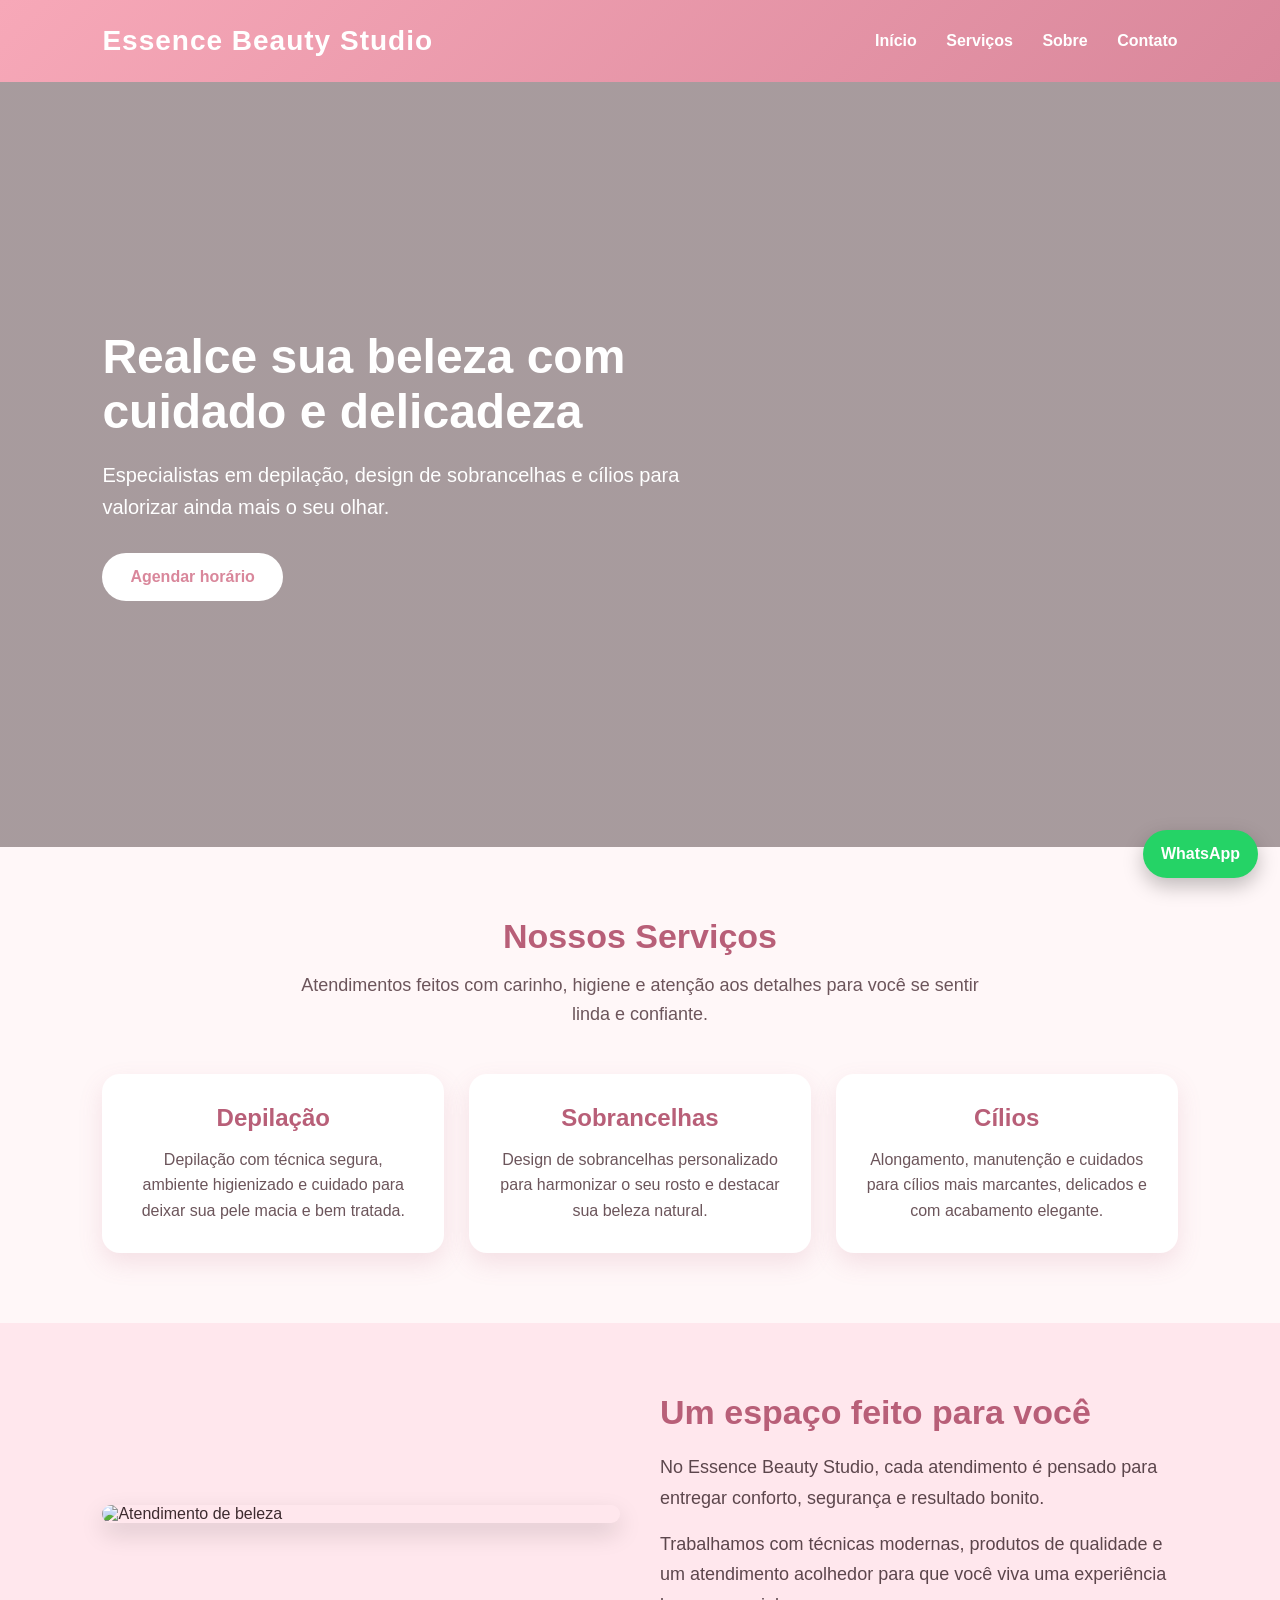
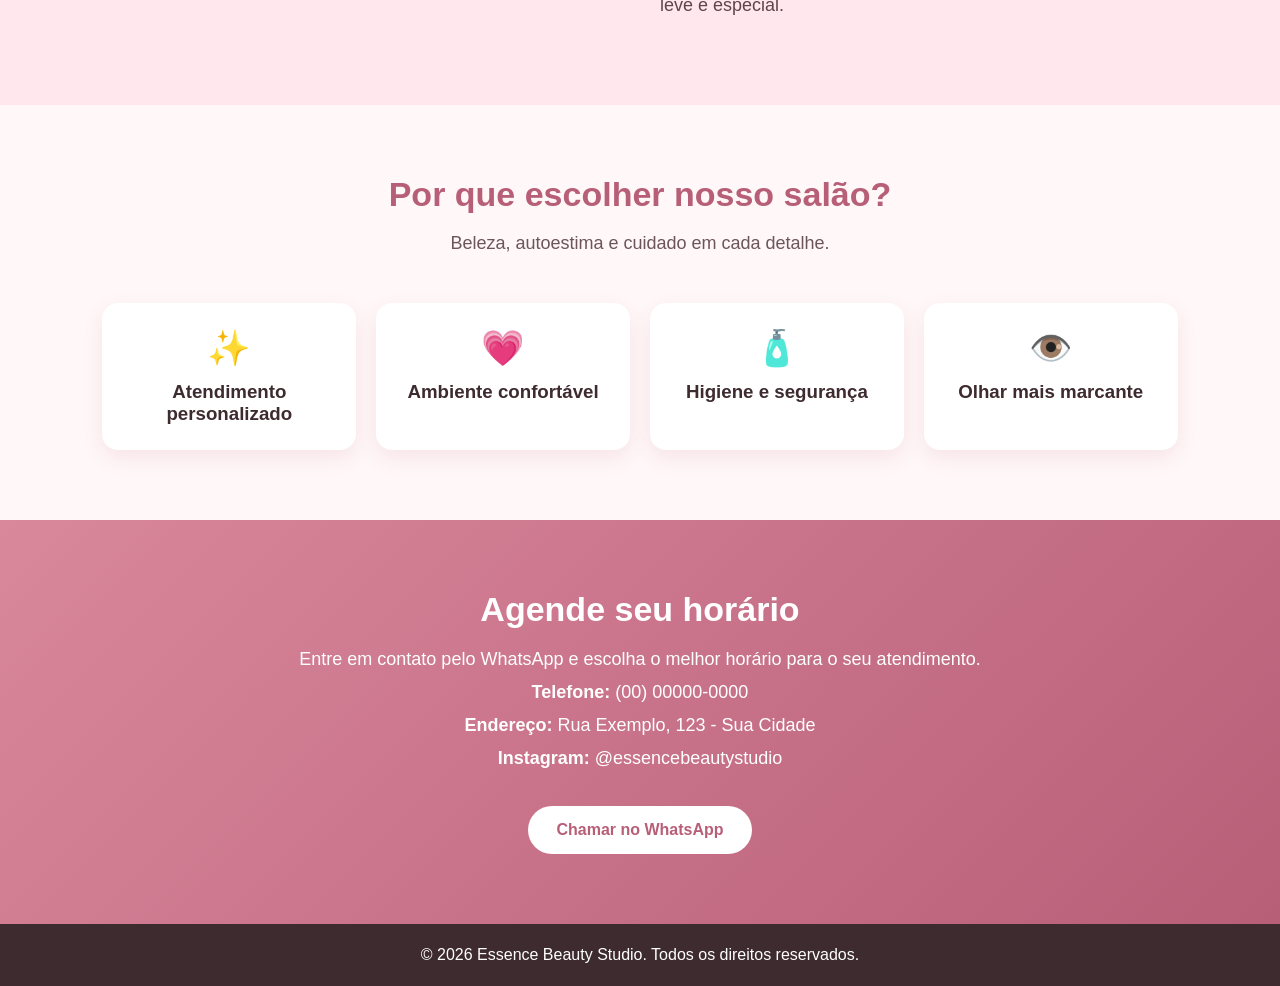
==== index.html @ fcf5d451 "Rename index to index.html" ====
<!DOCTYPE html>
<html lang="pt-BR">
<head>
    <meta charset="UTF-8">
    <meta name="viewport" content="width=device-width, initial-scale=1.0">
    <title>Essence Beauty Studio</title>

    <style>
        * {
            margin: 0;
            padding: 0;
            box-sizing: border-box;
        }

        body {
            font-family: Arial, Helvetica, sans-serif;
            background-color: #fff7f8;
            color: #3d2b2f;
        }

        header {
            background: linear-gradient(135deg, #f7a8b8, #d9879b);
            color: white;
            padding: 25px 8%;
            display: flex;
            justify-content: space-between;
            align-items: center;
            flex-wrap: wrap;
        }

        header h1 {
            font-size: 28px;
            letter-spacing: 1px;
        }

        nav a {
            color: white;
            text-decoration: none;
            margin-left: 25px;
            font-weight: bold;
        }

        nav a:hover {
            text-decoration: underline;
        }

        .hero {
            min-height: 85vh;
            background: linear-gradient(rgba(61, 43, 47, 0.45), rgba(61, 43, 47, 0.45)),
                        url("https://images.unsplash.com/photo-1516975080664-ed2fc6a32937?auto=format&fit=crop&w=1400&q=80");
            background-size: cover;
            background-position: center;
            display: flex;
            align-items: center;
            padding: 0 8%;
            color: white;
        }

        .hero-content {
            max-width: 650px;
        }

        .hero h2 {
            font-size: 48px;
            margin-bottom: 20px;
        }

        .hero p {
            font-size: 20px;
            line-height: 1.6;
            margin-bottom: 30px;
        }

        .btn {
            display: inline-block;
            background-color: #ffffff;
            color: #d9879b;
            padding: 15px 28px;
            border-radius: 30px;
            text-decoration: none;
            font-weight: bold;
            transition: 0.3s;
        }

        .btn:hover {
            background-color: #f7dce3;
            transform: scale(1.05);
        }

        section {
            padding: 70px 8%;
        }

        .section-title {
            text-align: center;
            font-size: 34px;
            margin-bottom: 15px;
            color: #b85f78;
        }

        .section-subtitle {
            text-align: center;
            max-width: 700px;
            margin: 0 auto 45px;
            font-size: 18px;
            color: #6c555b;
            line-height: 1.6;
        }

        .services {
            display: grid;
            grid-template-columns: repeat(auto-fit, minmax(250px, 1fr));
            gap: 25px;
        }

        .card {
            background-color: white;
            padding: 30px;
            border-radius: 18px;
            box-shadow: 0 10px 25px rgba(184, 95, 120, 0.15);
            text-align: center;
            transition: 0.3s;
        }

        .card:hover {
            transform: translateY(-8px);
        }

        .card h3 {
            color: #b85f78;
            margin-bottom: 15px;
            font-size: 24px;
        }

        .card p {
            color: #6c555b;
            line-height: 1.6;
        }

        .about {
            background-color: #ffe7ed;
            display: grid;
            grid-template-columns: repeat(auto-fit, minmax(280px, 1fr));
            align-items: center;
            gap: 40px;
        }

        .about img {
            width: 100%;
            border-radius: 20px;
            box-shadow: 0 10px 25px rgba(0, 0, 0, 0.15);
        }

        .about-text h2 {
            font-size: 34px;
            color: #b85f78;
            margin-bottom: 20px;
        }

        .about-text p {
            font-size: 18px;
            line-height: 1.7;
            color: #5c464c;
            margin-bottom: 15px;
        }

        .benefits {
            display: grid;
            grid-template-columns: repeat(auto-fit, minmax(220px, 1fr));
            gap: 20px;
            text-align: center;
        }

        .benefit {
            background-color: white;
            border-radius: 16px;
            padding: 25px;
            box-shadow: 0 8px 20px rgba(184, 95, 120, 0.12);
        }

        .benefit span {
            font-size: 35px;
            display: block;
            margin-bottom: 12px;
        }

        .contact {
            background: linear-gradient(135deg, #d9879b, #b85f78);
            color: white;
            text-align: center;
        }

        .contact h2 {
            font-size: 34px;
            margin-bottom: 20px;
        }

        .contact p {
            font-size: 18px;
            margin-bottom: 12px;
        }

        .contact .btn {
            margin-top: 25px;
            color: #b85f78;
        }

        footer {
            background-color: #3d2b2f;
            color: white;
            text-align: center;
            padding: 22px;
        }

        .whatsapp-fixed {
            position: fixed;
            right: 22px;
            bottom: 22px;
            background-color: #25d366;
            color: white;
            padding: 15px 18px;
            border-radius: 50px;
            text-decoration: none;
            font-weight: bold;
            box-shadow: 0 8px 20px rgba(0, 0, 0, 0.25);
            z-index: 10;
        }

        @media (max-width: 768px) {
            header {
                text-align: center;
                justify-content: center;
            }

            nav {
                margin-top: 18px;
            }

            nav a {
                display: inline-block;
                margin: 8px 10px;
            }

            .hero h2 {
                font-size: 36px;
            }

            .hero p {
                font-size: 18px;
            }
        }
    </style>
</head>
<body>

    <header>
        <h1>Essence Beauty Studio</h1>
        <nav>
            <a href="#inicio">Início</a>
            <a href="#servicos">Serviços</a>
            <a href="#sobre">Sobre</a>
            <a href="#contato">Contato</a>
        </nav>
    </header>

    <section class="hero" id="inicio">
        <div class="hero-content">
            <h2>Realce sua beleza com cuidado e delicadeza</h2>
            <p>Especialistas em depilação, design de sobrancelhas e cílios para valorizar ainda mais o seu olhar.</p>
            <a class="btn" href="https://wa.me/5500000000000" target="_blank">Agendar horário</a>
        </div>
    </section>

    <section id="servicos">
        <h2 class="section-title">Nossos Serviços</h2>
        <p class="section-subtitle">Atendimentos feitos com carinho, higiene e atenção aos detalhes para você se sentir linda e confiante.</p>

        <div class="services">
            <div class="card">
                <h3>Depilação</h3>
                <p>Depilação com técnica segura, ambiente higienizado e cuidado para deixar sua pele macia e bem tratada.</p>
            </div>

            <div class="card">
                <h3>Sobrancelhas</h3>
                <p>Design de sobrancelhas personalizado para harmonizar o seu rosto e destacar sua beleza natural.</p>
            </div>

            <div class="card">
                <h3>Cílios</h3>
                <p>Alongamento, manutenção e cuidados para cílios mais marcantes, delicados e com acabamento elegante.</p>
            </div>
        </div>
    </section>

    <section class="about" id="sobre">
        <img src="https://images.unsplash.com/photo-1595475884562-073c30d45670?auto=format&fit=crop&w=900&q=80" alt="Atendimento de beleza">

        <div class="about-text">
            <h2>Um espaço feito para você</h2>
            <p>No Essence Beauty Studio, cada atendimento é pensado para entregar conforto, segurança e resultado bonito.</p>
            <p>Trabalhamos com técnicas modernas, produtos de qualidade e um atendimento acolhedor para que você viva uma experiência leve e especial.</p>
        </div>
    </section>

    <section>
        <h2 class="section-title">Por que escolher nosso salão?</h2>
        <p class="section-subtitle">Beleza, autoestima e cuidado em cada detalhe.</p>

        <div class="benefits">
            <div class="benefit">
                <span>✨</span>
                <h3>Atendimento personalizado</h3>
            </div>

            <div class="benefit">
                <span>💗</span>
                <h3>Ambiente confortável</h3>
            </div>

            <div class="benefit">
                <span>🧴</span>
                <h3>Higiene e segurança</h3>
            </div>

            <div class="benefit">
                <span>👁️</span>
                <h3>Olhar mais marcante</h3>
            </div>
        </div>
    </section>

    <section class="contact" id="contato">
        <h2>Agende seu horário</h2>
        <p>Entre em contato pelo WhatsApp e escolha o melhor horário para o seu atendimento.</p>
        <p><strong>Telefone:</strong> (00) 00000-0000</p>
        <p><strong>Endereço:</strong> Rua Exemplo, 123 - Sua Cidade</p>
        <p><strong>Instagram:</strong> @essencebeautystudio</p>
        <a class="btn" href="https://wa.me/5500000000000" target="_blank">Chamar no WhatsApp</a>
    </section>

    <footer>
        <p>© 2026 Essence Beauty Studio. Todos os direitos reservados.</p>
    </footer>

    <a class="whatsapp-fixed" href="https://wa.me/5500000000000" target="_blank">WhatsApp</a>

</body>
</html>
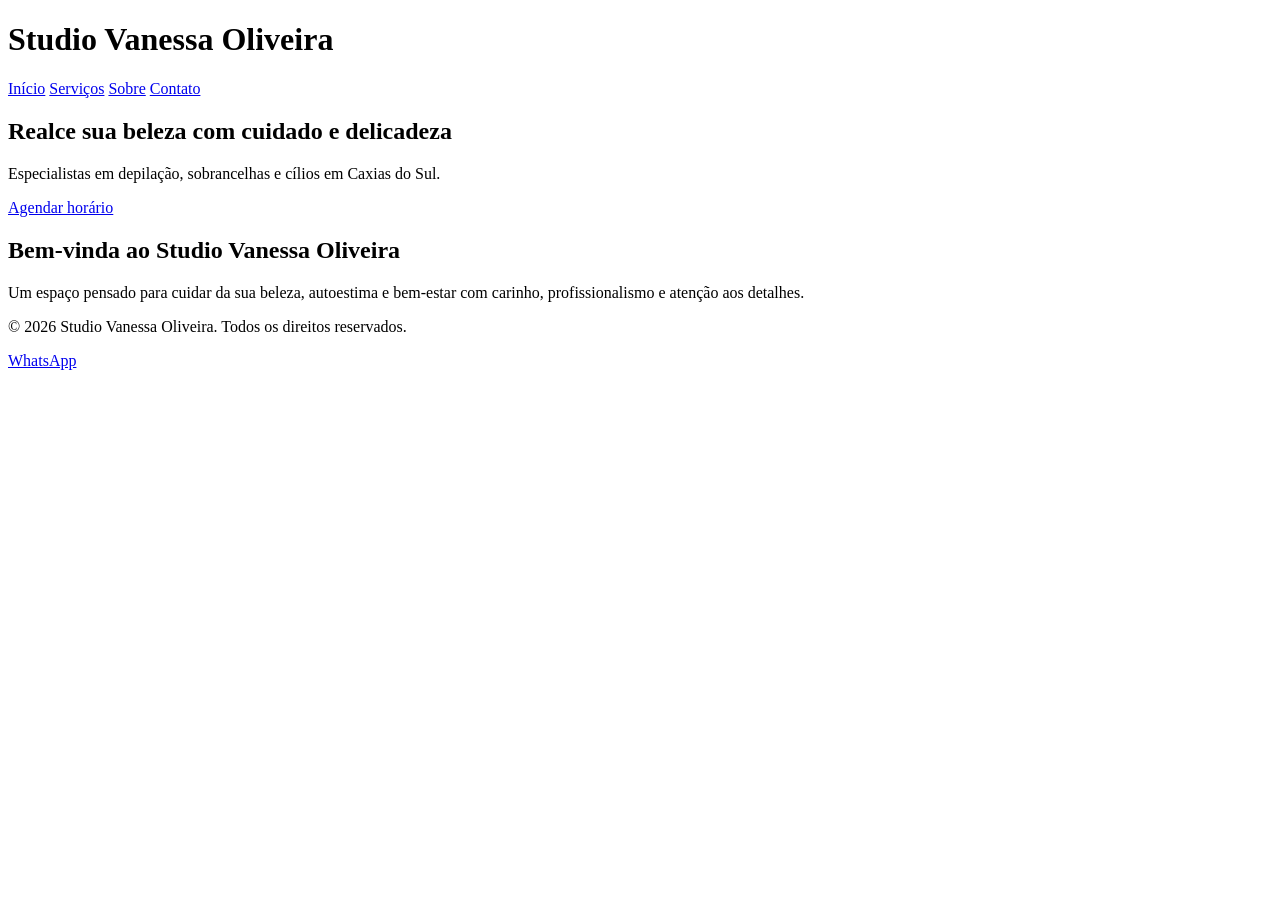
==== commit b3220749: "Update index.html" ====
--- a/index.html
+++ b/index.html
@@ -3,347 +3,42 @@
 <head>
     <meta charset="UTF-8">
     <meta name="viewport" content="width=device-width, initial-scale=1.0">
-    <title>Essence Beauty Studio</title>
-
-    <style>
-        * {
-            margin: 0;
-            padding: 0;
-            box-sizing: border-box;
-        }
-
-        body {
-            font-family: Arial, Helvetica, sans-serif;
-            background-color: #fff7f8;
-            color: #3d2b2f;
-        }
-
-        header {
-            background: linear-gradient(135deg, #f7a8b8, #d9879b);
-            color: white;
-            padding: 25px 8%;
-            display: flex;
-            justify-content: space-between;
-            align-items: center;
-            flex-wrap: wrap;
-        }
-
-        header h1 {
-            font-size: 28px;
-            letter-spacing: 1px;
-        }
-
-        nav a {
-            color: white;
-            text-decoration: none;
-            margin-left: 25px;
-            font-weight: bold;
-        }
-
-        nav a:hover {
-            text-decoration: underline;
-        }
-
-        .hero {
-            min-height: 85vh;
-            background: linear-gradient(rgba(61, 43, 47, 0.45), rgba(61, 43, 47, 0.45)),
-                        url("https://images.unsplash.com/photo-1516975080664-ed2fc6a32937?auto=format&fit=crop&w=1400&q=80");
-            background-size: cover;
-            background-position: center;
-            display: flex;
-            align-items: center;
-            padding: 0 8%;
-            color: white;
-        }
-
-        .hero-content {
-            max-width: 650px;
-        }
-
-        .hero h2 {
-            font-size: 48px;
-            margin-bottom: 20px;
-        }
-
-        .hero p {
-            font-size: 20px;
-            line-height: 1.6;
-            margin-bottom: 30px;
-        }
-
-        .btn {
-            display: inline-block;
-            background-color: #ffffff;
-            color: #d9879b;
-            padding: 15px 28px;
-            border-radius: 30px;
-            text-decoration: none;
-            font-weight: bold;
-            transition: 0.3s;
-        }
-
-        .btn:hover {
-            background-color: #f7dce3;
-            transform: scale(1.05);
-        }
-
-        section {
-            padding: 70px 8%;
-        }
-
-        .section-title {
-            text-align: center;
-            font-size: 34px;
-            margin-bottom: 15px;
-            color: #b85f78;
-        }
-
-        .section-subtitle {
-            text-align: center;
-            max-width: 700px;
-            margin: 0 auto 45px;
-            font-size: 18px;
-            color: #6c555b;
-            line-height: 1.6;
-        }
-
-        .services {
-            display: grid;
-            grid-template-columns: repeat(auto-fit, minmax(250px, 1fr));
-            gap: 25px;
-        }
-
-        .card {
-            background-color: white;
-            padding: 30px;
-            border-radius: 18px;
-            box-shadow: 0 10px 25px rgba(184, 95, 120, 0.15);
-            text-align: center;
-            transition: 0.3s;
-        }
-
-        .card:hover {
-            transform: translateY(-8px);
-        }
-
-        .card h3 {
-            color: #b85f78;
-            margin-bottom: 15px;
-            font-size: 24px;
-        }
-
-        .card p {
-            color: #6c555b;
-            line-height: 1.6;
-        }
-
-        .about {
-            background-color: #ffe7ed;
-            display: grid;
-            grid-template-columns: repeat(auto-fit, minmax(280px, 1fr));
-            align-items: center;
-            gap: 40px;
-        }
-
-        .about img {
-            width: 100%;
-            border-radius: 20px;
-            box-shadow: 0 10px 25px rgba(0, 0, 0, 0.15);
-        }
-
-        .about-text h2 {
-            font-size: 34px;
-            color: #b85f78;
-            margin-bottom: 20px;
-        }
-
-        .about-text p {
-            font-size: 18px;
-            line-height: 1.7;
-            color: #5c464c;
-            margin-bottom: 15px;
-        }
-
-        .benefits {
-            display: grid;
-            grid-template-columns: repeat(auto-fit, minmax(220px, 1fr));
-            gap: 20px;
-            text-align: center;
-        }
-
-        .benefit {
-            background-color: white;
-            border-radius: 16px;
-            padding: 25px;
-            box-shadow: 0 8px 20px rgba(184, 95, 120, 0.12);
-        }
-
-        .benefit span {
-            font-size: 35px;
-            display: block;
-            margin-bottom: 12px;
-        }
-
-        .contact {
-            background: linear-gradient(135deg, #d9879b, #b85f78);
-            color: white;
-            text-align: center;
-        }
-
-        .contact h2 {
-            font-size: 34px;
-            margin-bottom: 20px;
-        }
-
-        .contact p {
-            font-size: 18px;
-            margin-bottom: 12px;
-        }
-
-        .contact .btn {
-            margin-top: 25px;
-            color: #b85f78;
-        }
-
-        footer {
-            background-color: #3d2b2f;
-            color: white;
-            text-align: center;
-            padding: 22px;
-        }
-
-        .whatsapp-fixed {
-            position: fixed;
-            right: 22px;
-            bottom: 22px;
-            background-color: #25d366;
-            color: white;
-            padding: 15px 18px;
-            border-radius: 50px;
-            text-decoration: none;
-            font-weight: bold;
-            box-shadow: 0 8px 20px rgba(0, 0, 0, 0.25);
-            z-index: 10;
-        }
-
-        @media (max-width: 768px) {
-            header {
-                text-align: center;
-                justify-content: center;
-            }
-
-            nav {
-                margin-top: 18px;
-            }
-
-            nav a {
-                display: inline-block;
-                margin: 8px 10px;
-            }
-
-            .hero h2 {
-                font-size: 36px;
-            }
-
-            .hero p {
-                font-size: 18px;
-            }
-        }
-    </style>
+    <title>Studio Vanessa Oliveira</title>
+    <link rel="stylesheet" href="style.css">
 </head>
 <body>
 
-    <header>
-        <h1>Essence Beauty Studio</h1>
-        <nav>
-            <a href="#inicio">Início</a>
-            <a href="#servicos">Serviços</a>
-            <a href="#sobre">Sobre</a>
-            <a href="#contato">Contato</a>
-        </nav>
-    </header>
+<header>
+    <h1>Studio Vanessa Oliveira</h1>
+    <nav>
+        <a href="index.html">Início</a>
+        <a href="servicos.html">Serviços</a>
+        <a href="sobre.html">Sobre</a>
+        <a href="contato.html">Contato</a>
+    </nav>
+</header>
 
-    <section class="hero" id="inicio">
-        <div class="hero-content">
-            <h2>Realce sua beleza com cuidado e delicadeza</h2>
-            <p>Especialistas em depilação, design de sobrancelhas e cílios para valorizar ainda mais o seu olhar.</p>
-            <a class="btn" href="https://wa.me/5500000000000" target="_blank">Agendar horário</a>
-        </div>
-    </section>
+<section class="hero">
+    <div class="hero-content">
+        <h2>Realce sua beleza com cuidado e delicadeza</h2>
+        <p>Especialistas em depilação, sobrancelhas e cílios em Caxias do Sul.</p>
+        <a class="btn" href="contato.html">Agendar horário</a>
+    </div>
+</section>
 
-    <section id="servicos">
-        <h2 class="section-title">Nossos Serviços</h2>
-        <p class="section-subtitle">Atendimentos feitos com carinho, higiene e atenção aos detalhes para você se sentir linda e confiante.</p>
+<section>
+    <h2 class="titulo">Bem-vinda ao Studio Vanessa Oliveira</h2>
+    <p class="texto-centro">
+        Um espaço pensado para cuidar da sua beleza, autoestima e bem-estar com carinho,
+        profissionalismo e atenção aos detalhes.
+    </p>
+</section>
 
-        <div class="services">
-            <div class="card">
-                <h3>Depilação</h3>
-                <p>Depilação com técnica segura, ambiente higienizado e cuidado para deixar sua pele macia e bem tratada.</p>
-            </div>
+<footer>
+    <p>© 2026 Studio Vanessa Oliveira. Todos os direitos reservados.</p>
+</footer>
 
-            <div class="card">
-                <h3>Sobrancelhas</h3>
-                <p>Design de sobrancelhas personalizado para harmonizar o seu rosto e destacar sua beleza natural.</p>
-            </div>
-
-            <div class="card">
-                <h3>Cílios</h3>
-                <p>Alongamento, manutenção e cuidados para cílios mais marcantes, delicados e com acabamento elegante.</p>
-            </div>
-        </div>
-    </section>
-
-    <section class="about" id="sobre">
-        <img src="https://images.unsplash.com/photo-1595475884562-073c30d45670?auto=format&fit=crop&w=900&q=80" alt="Atendimento de beleza">
-
-        <div class="about-text">
-            <h2>Um espaço feito para você</h2>
-            <p>No Essence Beauty Studio, cada atendimento é pensado para entregar conforto, segurança e resultado bonito.</p>
-            <p>Trabalhamos com técnicas modernas, produtos de qualidade e um atendimento acolhedor para que você viva uma experiência leve e especial.</p>
-        </div>
-    </section>
-
-    <section>
-        <h2 class="section-title">Por que escolher nosso salão?</h2>
-        <p class="section-subtitle">Beleza, autoestima e cuidado em cada detalhe.</p>
-
-        <div class="benefits">
-            <div class="benefit">
-                <span>✨</span>
-                <h3>Atendimento personalizado</h3>
-            </div>
-
-            <div class="benefit">
-                <span>💗</span>
-                <h3>Ambiente confortável</h3>
-            </div>
-
-            <div class="benefit">
-                <span>🧴</span>
-                <h3>Higiene e segurança</h3>
-            </div>
-
-            <div class="benefit">
-                <span>👁️</span>
-                <h3>Olhar mais marcante</h3>
-            </div>
-        </div>
-    </section>
-
-    <section class="contact" id="contato">
-        <h2>Agende seu horário</h2>
-        <p>Entre em contato pelo WhatsApp e escolha o melhor horário para o seu atendimento.</p>
-        <p><strong>Telefone:</strong> (00) 00000-0000</p>
-        <p><strong>Endereço:</strong> Rua Exemplo, 123 - Sua Cidade</p>
-        <p><strong>Instagram:</strong> @essencebeautystudio</p>
-        <a class="btn" href="https://wa.me/5500000000000" target="_blank">Chamar no WhatsApp</a>
-    </section>
-
-    <footer>
-        <p>© 2026 Essence Beauty Studio. Todos os direitos reservados.</p>
-    </footer>
-
-    <a class="whatsapp-fixed" href="https://wa.me/5500000000000" target="_blank">WhatsApp</a>
+<a class="whatsapp-fixed" href="https://wa.me/555491461250" target="_blank">WhatsApp</a>
 
 </body>
 </html>
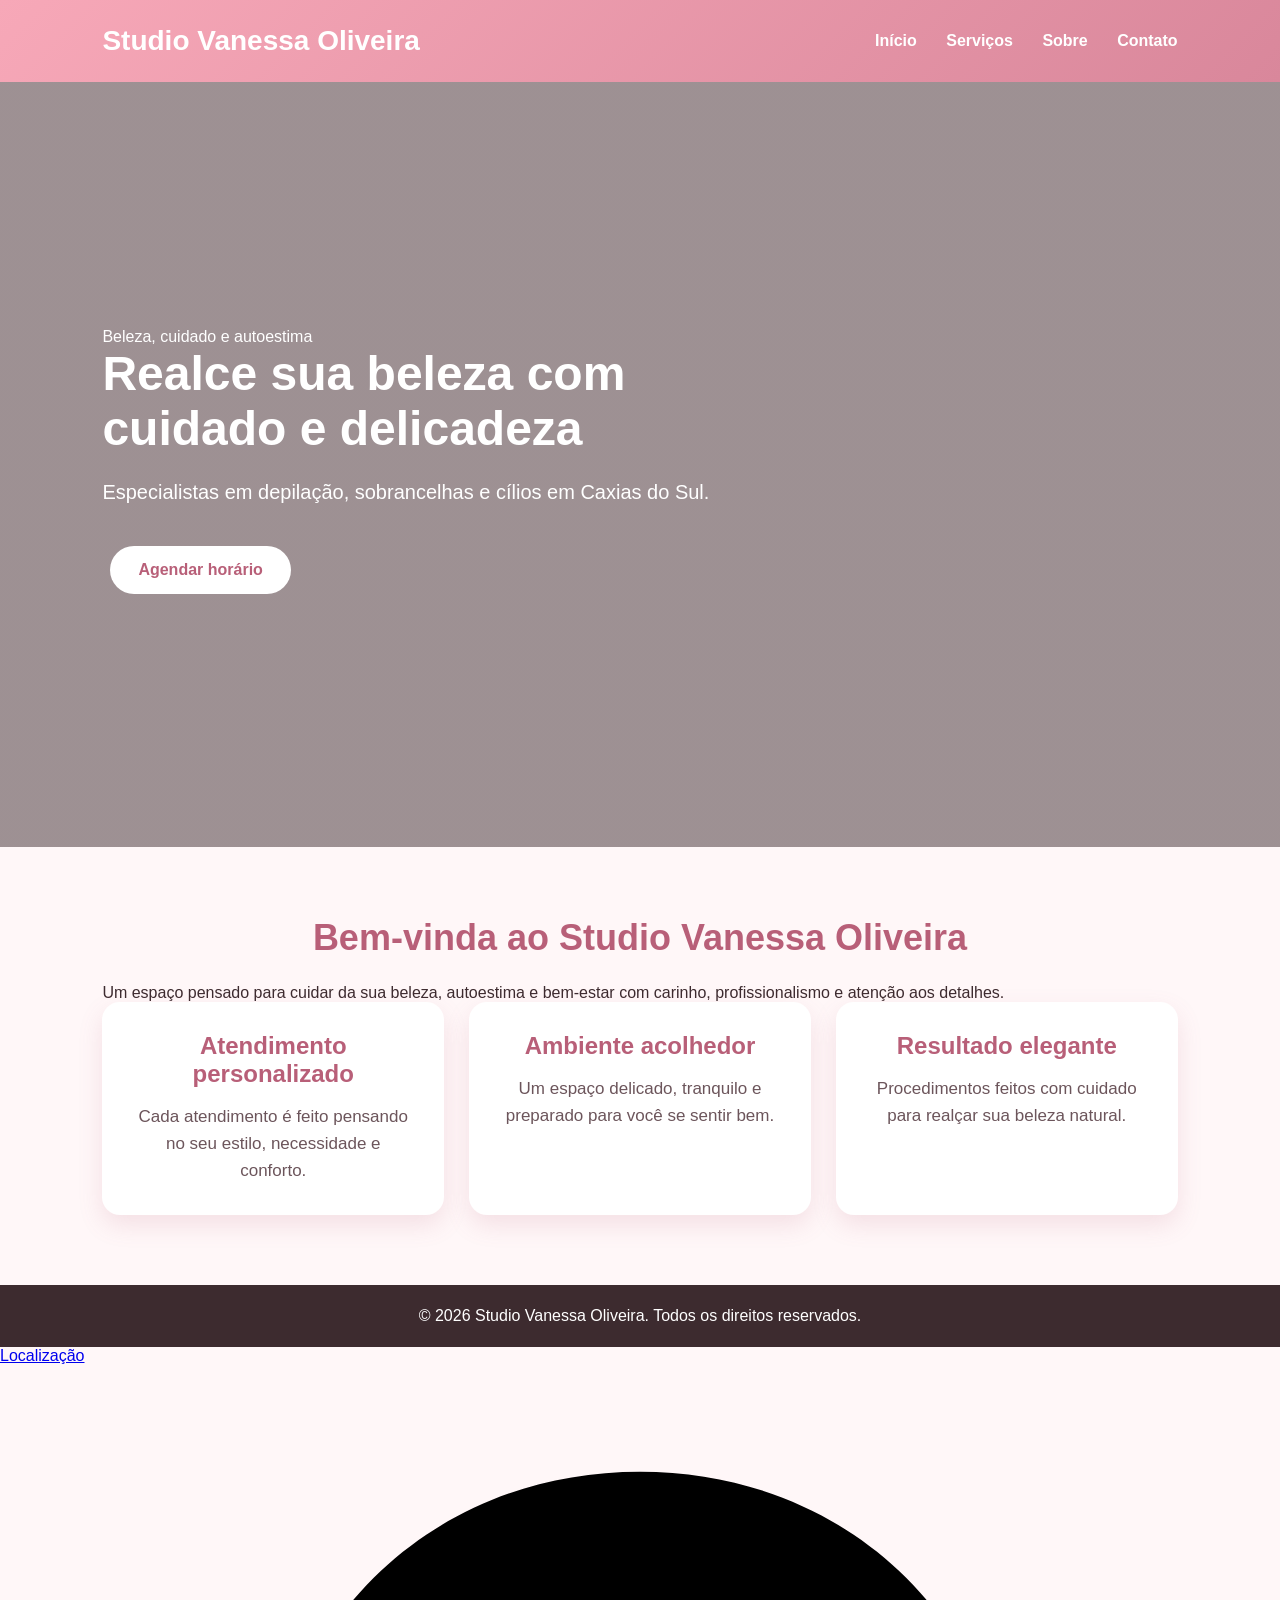
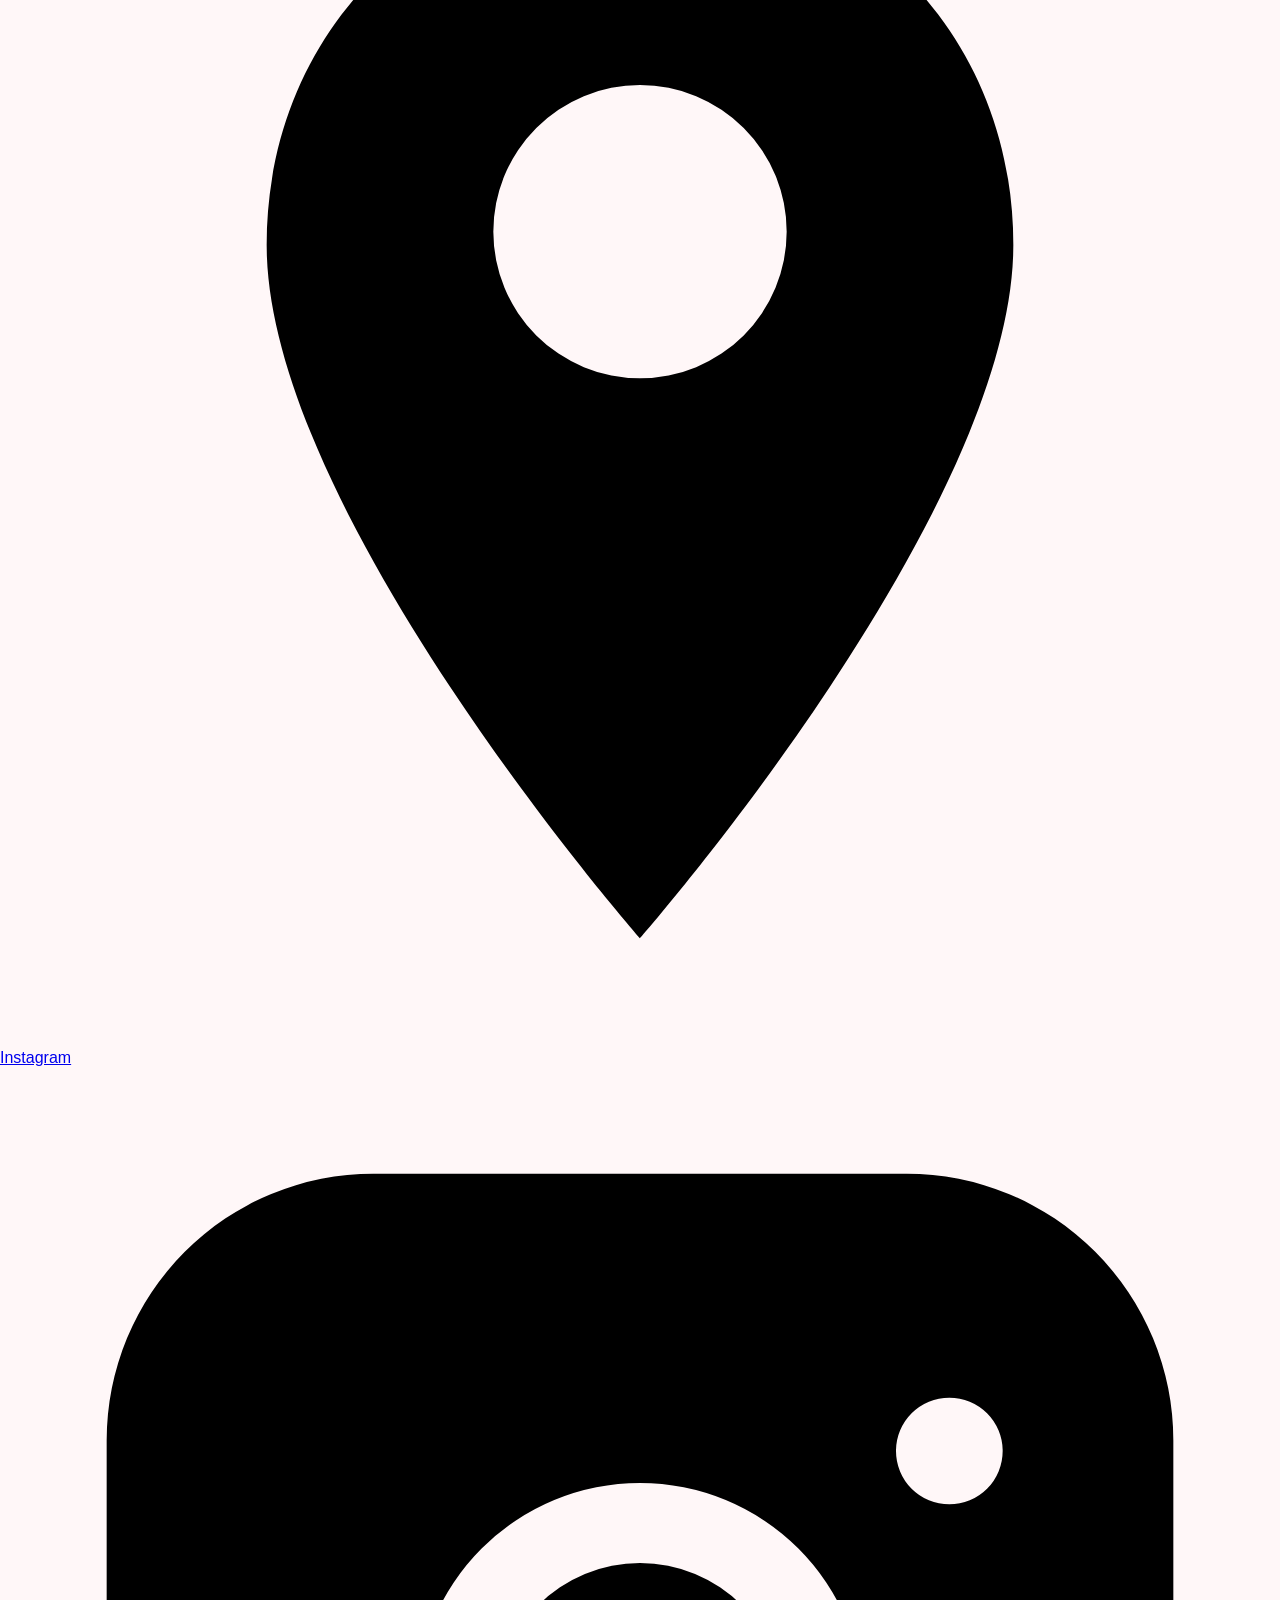
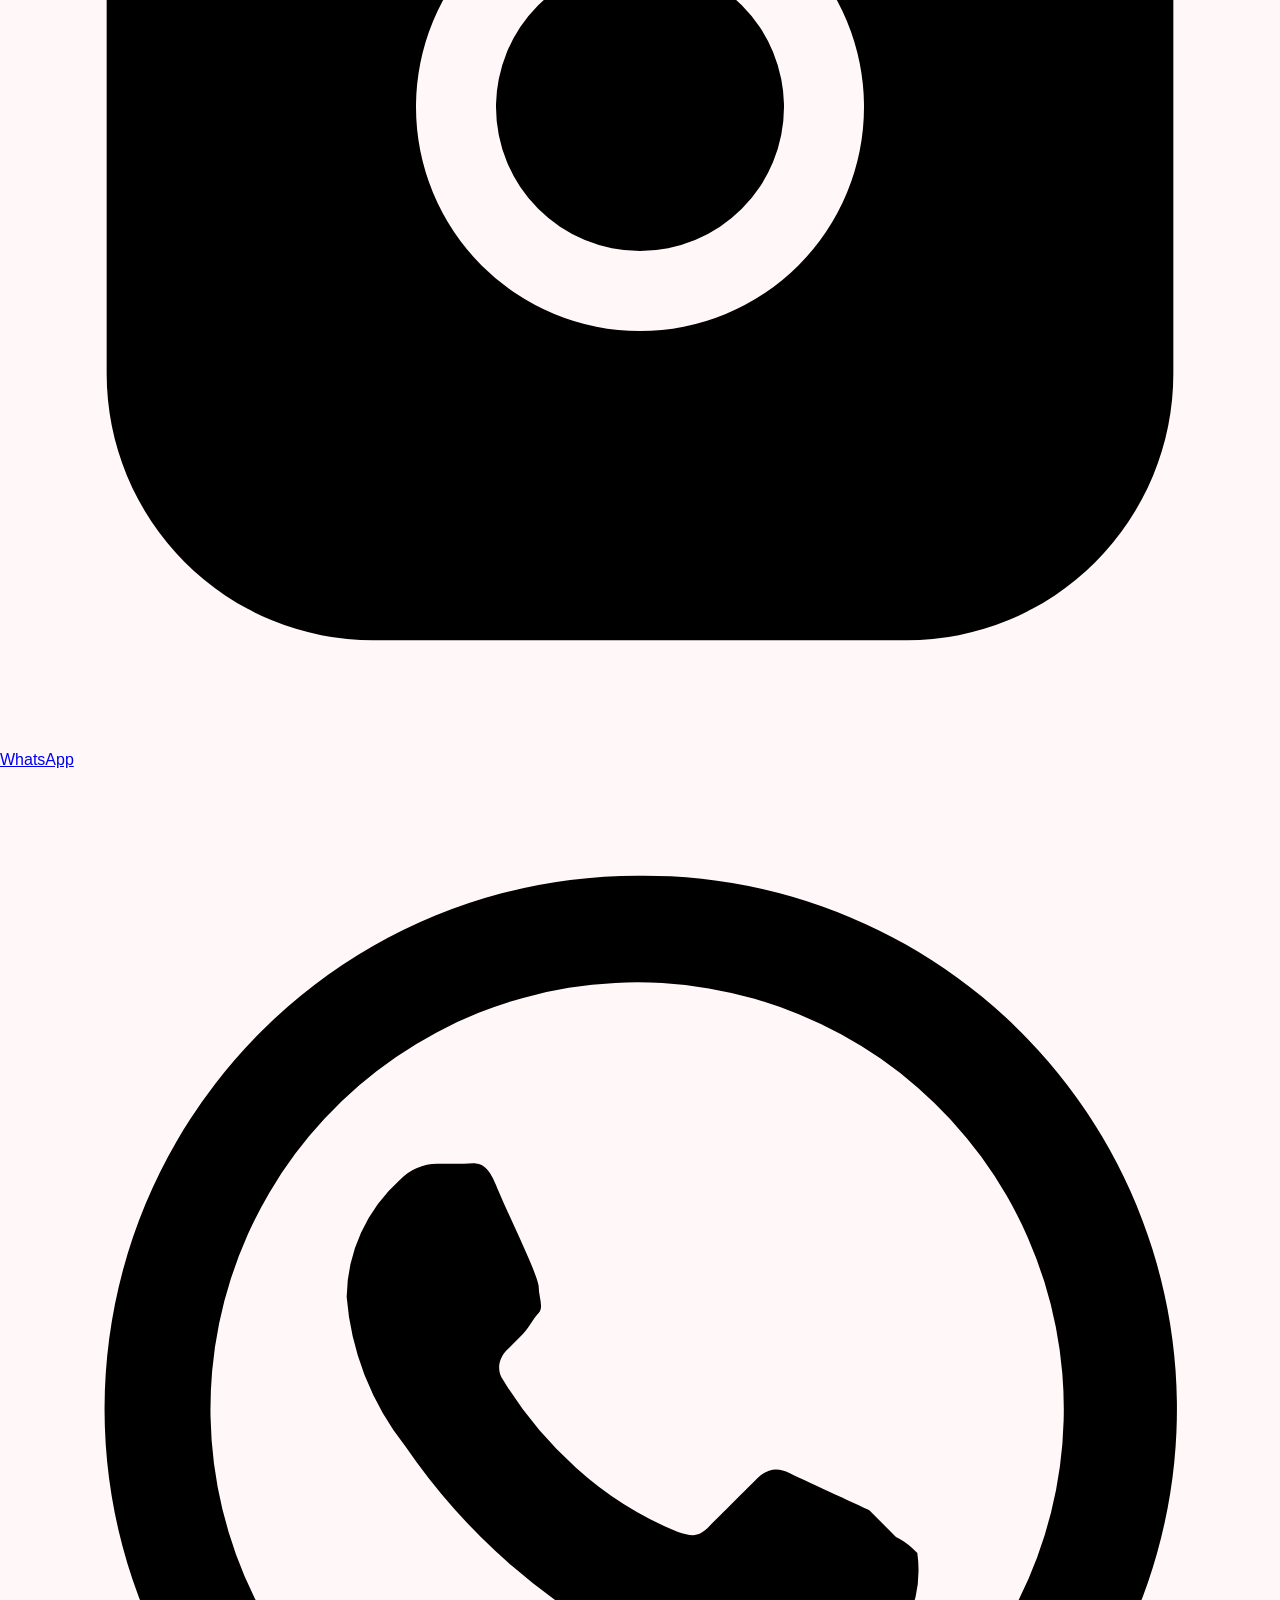
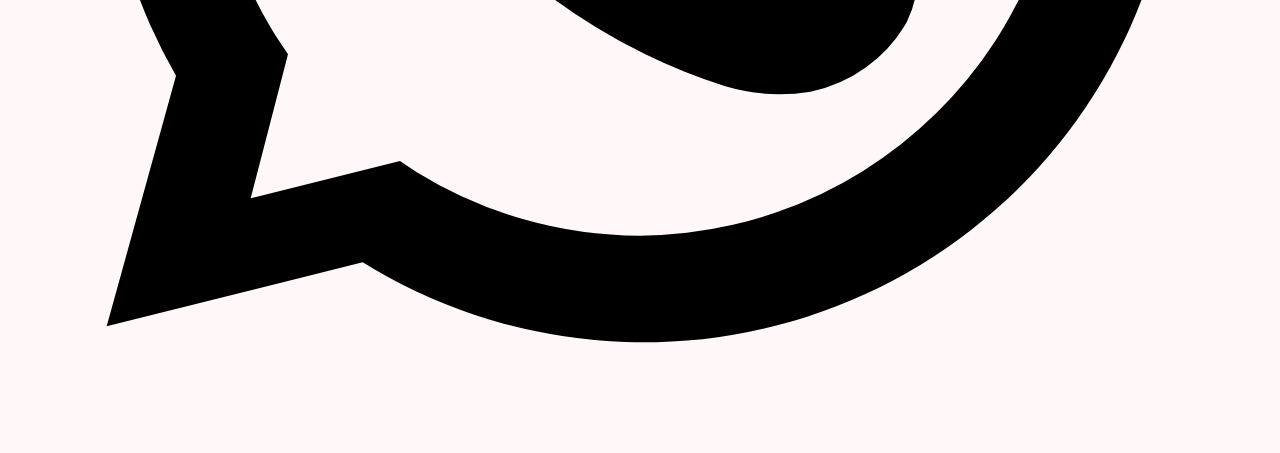
==== commit c37a6d3b: "Update index.html" ====
--- a/index.html
+++ b/index.html
@@ -1,15 +1,18 @@
 <!DOCTYPE html>
 <html lang="pt-BR">
 <head>
-    <meta charset="UTF-8">
-    <meta name="viewport" content="width=device-width, initial-scale=1.0">
-    <title>Studio Vanessa Oliveira</title>
-    <link rel="stylesheet" href="style.css">
+<meta charset="UTF-8">
+<meta name="viewport" content="width=device-width, initial-scale=1.0">
+<title>Studio Vanessa Oliveira</title>
+
+<link href="https://fonts.googleapis.com/css2?family=Playfair+Display:wght@600;700&family=Poppins:wght@300;400;500;600;700&display=swap" rel="stylesheet">
+<link rel="stylesheet" href="style.css">
 </head>
 <body>
 
 <header>
     <h1>Studio Vanessa Oliveira</h1>
+
     <nav>
         <a href="index.html">Início</a>
         <a href="servicos.html">Serviços</a>
@@ -20,6 +23,7 @@
 
 <section class="hero">
     <div class="hero-content">
+        <span class="tag">Beleza, cuidado e autoestima</span>
         <h2>Realce sua beleza com cuidado e delicadeza</h2>
         <p>Especialistas em depilação, sobrancelhas e cílios em Caxias do Sul.</p>
         <a class="btn" href="contato.html">Agendar horário</a>
@@ -32,13 +36,51 @@
         Um espaço pensado para cuidar da sua beleza, autoestima e bem-estar com carinho,
         profissionalismo e atenção aos detalhes.
     </p>
+
+    <div class="cards">
+        <div class="card">
+            <h3>Atendimento personalizado</h3>
+            <p>Cada atendimento é feito pensando no seu estilo, necessidade e conforto.</p>
+        </div>
+
+        <div class="card">
+            <h3>Ambiente acolhedor</h3>
+            <p>Um espaço delicado, tranquilo e preparado para você se sentir bem.</p>
+        </div>
+
+        <div class="card">
+            <h3>Resultado elegante</h3>
+            <p>Procedimentos feitos com cuidado para realçar sua beleza natural.</p>
+        </div>
+    </div>
 </section>
 
 <footer>
     <p>© 2026 Studio Vanessa Oliveira. Todos os direitos reservados.</p>
 </footer>
 
-<a class="whatsapp-fixed" href="https://wa.me/555491461250" target="_blank">WhatsApp</a>
+<div class="floating-buttons">
+    <a class="btn-float maps" href="https://www.google.com/maps?q=R.+Bento+Gonçalves,+1963,+Centro,+Caxias+do+Sul+-+RS" target="_blank">
+        <span class="label">Localização</span>
+        <svg viewBox="0 0 24 24">
+            <path d="M12 2C8 2 5 5 5 9c0 5 7 13 7 13s7-8 7-13c0-4-3-7-7-7zm0 9.5A2.5 2.5 0 1 1 12 6a2.5 2.5 0 0 1 0 5.5z"/>
+        </svg>
+    </a>
+
+    <a class="btn-float instagram" href="https://www.instagram.com/vanessacamargobysv/" target="_blank">
+        <span class="label">Instagram</span>
+        <svg viewBox="0 0 24 24">
+            <path d="M7 2h10a5 5 0 0 1 5 5v10a5 5 0 0 1-5 5H7a5 5 0 0 1-5-5V7a5 5 0 0 1 5-5zm5 5.8A4.2 4.2 0 1 0 16.2 12 4.2 4.2 0 0 0 12 7.8zm0 6.9A2.7 2.7 0 1 1 14.7 12 2.7 2.7 0 0 1 12 14.7zM17.8 6.2a1 1 0 1 0 1 1 1 1 0 0 0-1-1z"/>
+        </svg>
+    </a>
+
+    <a class="btn-float whatsapp" href="https://wa.me/555491461250" target="_blank">
+        <span class="label">WhatsApp</span>
+        <svg viewBox="0 0 24 24">
+            <path d="M12 2a10 10 0 0 0-8.7 15l-1.3 4.7 4.8-1.2A10 10 0 1 0 12 2zm0 18a8 8 0 0 1-4.2-1.2l-.3-.2-2.8.7.7-2.7-.2-.3A8 8 0 1 1 12 20zm4.3-6.1c-.2-.1-1.3-.6-1.5-.7s-.4-.1-.6.1-.7.7-.9.9-.3.2-.6.1a6.5 6.5 0 0 1-1.9-1.2 7.3 7.3 0 0 1-1.4-1.7c-.1-.2 0-.4.1-.5l.3-.3c.1-.1.2-.3.3-.4s0-.3 0-.5-.6-1.4-.8-1.9-.4-.4-.6-.4h-.5a1 1 0 0 0-.7.3 3 3 0 0 0-1 2.2 5.2 5.2 0 0 0 1.1 2.8 11.7 11.7 0 0 0 4.5 3.9 10.8 10.8 0 0 0 1.5.6 3.6 3.6 0 0 0 1.6.1 2.7 2.7 0 0 0 1.8-1.3 2.3 2.3 0 0 0 .2-1.3c-.1-.1-.2-.2-.4-.3z"/>
+        </svg>
+    </a>
+</div>
 
 </body>
 </html>
--- a/style.css
+++ b/style.css
@@ -0,0 +1,229 @@
+* {
+    margin: 0;
+    padding: 0;
+    box-sizing: border-box;
+}
+
+body {
+    font-family: Arial, Helvetica, sans-serif;
+    background-color: #fff7f8;
+    color: #3d2b2f;
+}
+
+header {
+    background: linear-gradient(135deg, #f7a8b8, #d9879b);
+    color: white;
+    padding: 25px 8%;
+    display: flex;
+    justify-content: space-between;
+    align-items: center;
+    flex-wrap: wrap;
+}
+
+header h1 {
+    font-size: 28px;
+}
+
+nav a {
+    color: white;
+    text-decoration: none;
+    margin-left: 25px;
+    font-weight: bold;
+}
+
+nav a:hover {
+    text-decoration: underline;
+}
+
+.hero {
+    min-height: 85vh;
+    background: linear-gradient(rgba(61, 43, 47, 0.50), rgba(61, 43, 47, 0.50)),
+    url("https://images.unsplash.com/photo-1516975080664-ed2fc6a32937?auto=format&fit=crop&w=1400&q=80");
+    background-size: cover;
+    background-position: center;
+    display: flex;
+    align-items: center;
+    padding: 0 8%;
+    color: white;
+}
+
+.hero-content {
+    max-width: 700px;
+}
+
+.hero h2 {
+    font-size: 48px;
+    margin-bottom: 20px;
+}
+
+.hero p {
+    font-size: 20px;
+    margin-bottom: 30px;
+    line-height: 1.6;
+}
+
+.btn {
+    display: inline-block;
+    background-color: white;
+    color: #b85f78;
+    padding: 15px 28px;
+    border-radius: 30px;
+    text-decoration: none;
+    font-weight: bold;
+    transition: 0.3s;
+    margin: 8px;
+}
+
+.btn:hover {
+    background-color: #ffe7ed;
+    transform: scale(1.05);
+}
+
+section {
+    padding: 70px 8%;
+}
+
+.titulo {
+    text-align: center;
+    font-size: 36px;
+    color: #b85f78;
+    margin-bottom: 25px;
+}
+
+.cards {
+    display: grid;
+    grid-template-columns: repeat(auto-fit, minmax(250px, 1fr));
+    gap: 25px;
+}
+
+.card {
+    background-color: white;
+    padding: 30px;
+    border-radius: 18px;
+    box-shadow: 0 10px 25px rgba(184, 95, 120, 0.15);
+    text-align: center;
+}
+
+.card h3 {
+    color: #b85f78;
+    margin-bottom: 15px;
+    font-size: 24px;
+}
+
+.card p {
+    color: #6c555b;
+    line-height: 1.6;
+    font-size: 17px;
+}
+
+.sobre {
+    max-width: 900px;
+    margin: auto;
+}
+
+.sobre p {
+    font-size: 19px;
+    line-height: 1.8;
+    margin-bottom: 18px;
+    text-align: center;
+    color: #5c464c;
+}
+
+.contato {
+    background: linear-gradient(135deg, #d9879b, #b85f78);
+    color: white;
+    text-align: center;
+    min-height: 75vh;
+}
+
+.contato h2 {
+    font-size: 38px;
+    margin-bottom: 20px;
+}
+
+.contato p {
+    font-size: 18px;
+    margin-bottom: 16px;
+    line-height: 1.6;
+}
+
+.contato a {
+    color: white;
+    font-weight: bold;
+}
+
+.info-contato {
+    max-width: 800px;
+    margin: 30px auto;
+}
+
+footer {
+    background-color: #3d2b2f;
+    color: white;
+    text-align: center;
+    padding: 22px;
+}
+
+.whatsapp-fixed,
+.instagram-fixed,
+.maps-fixed {
+    position: fixed;
+    right: 22px;
+    color: white;
+    padding: 15px 20px;
+    border-radius: 50px;
+    text-decoration: none;
+    font-weight: bold;
+    box-shadow: 0 8px 20px rgba(0, 0, 0, 0.25);
+    z-index: 999;
+    transition: 0.3s;
+}
+
+.whatsapp-fixed {
+    bottom: 22px;
+    background-color: #25d366;
+}
+
+.instagram-fixed {
+    bottom: 82px;
+    background-color: #E1306C;
+}
+
+.maps-fixed {
+    bottom: 142px;
+    background-color: #4285F4;
+}
+
+.whatsapp-fixed:hover,
+.instagram-fixed:hover,
+.maps-fixed:hover {
+    transform: scale(1.05);
+}
+
+@media (max-width: 768px) {
+    header {
+        text-align: center;
+        justify-content: center;
+    }
+
+    nav {
+        margin-top: 15px;
+    }
+
+    nav a {
+        display: inline-block;
+        margin: 8px;
+    }
+
+    .hero h2 {
+        font-size: 34px;
+    }
+
+    .hero p {
+        font-size: 18px;
+    }
+
+    .titulo {
+        font-size: 30px;
+    }
+}
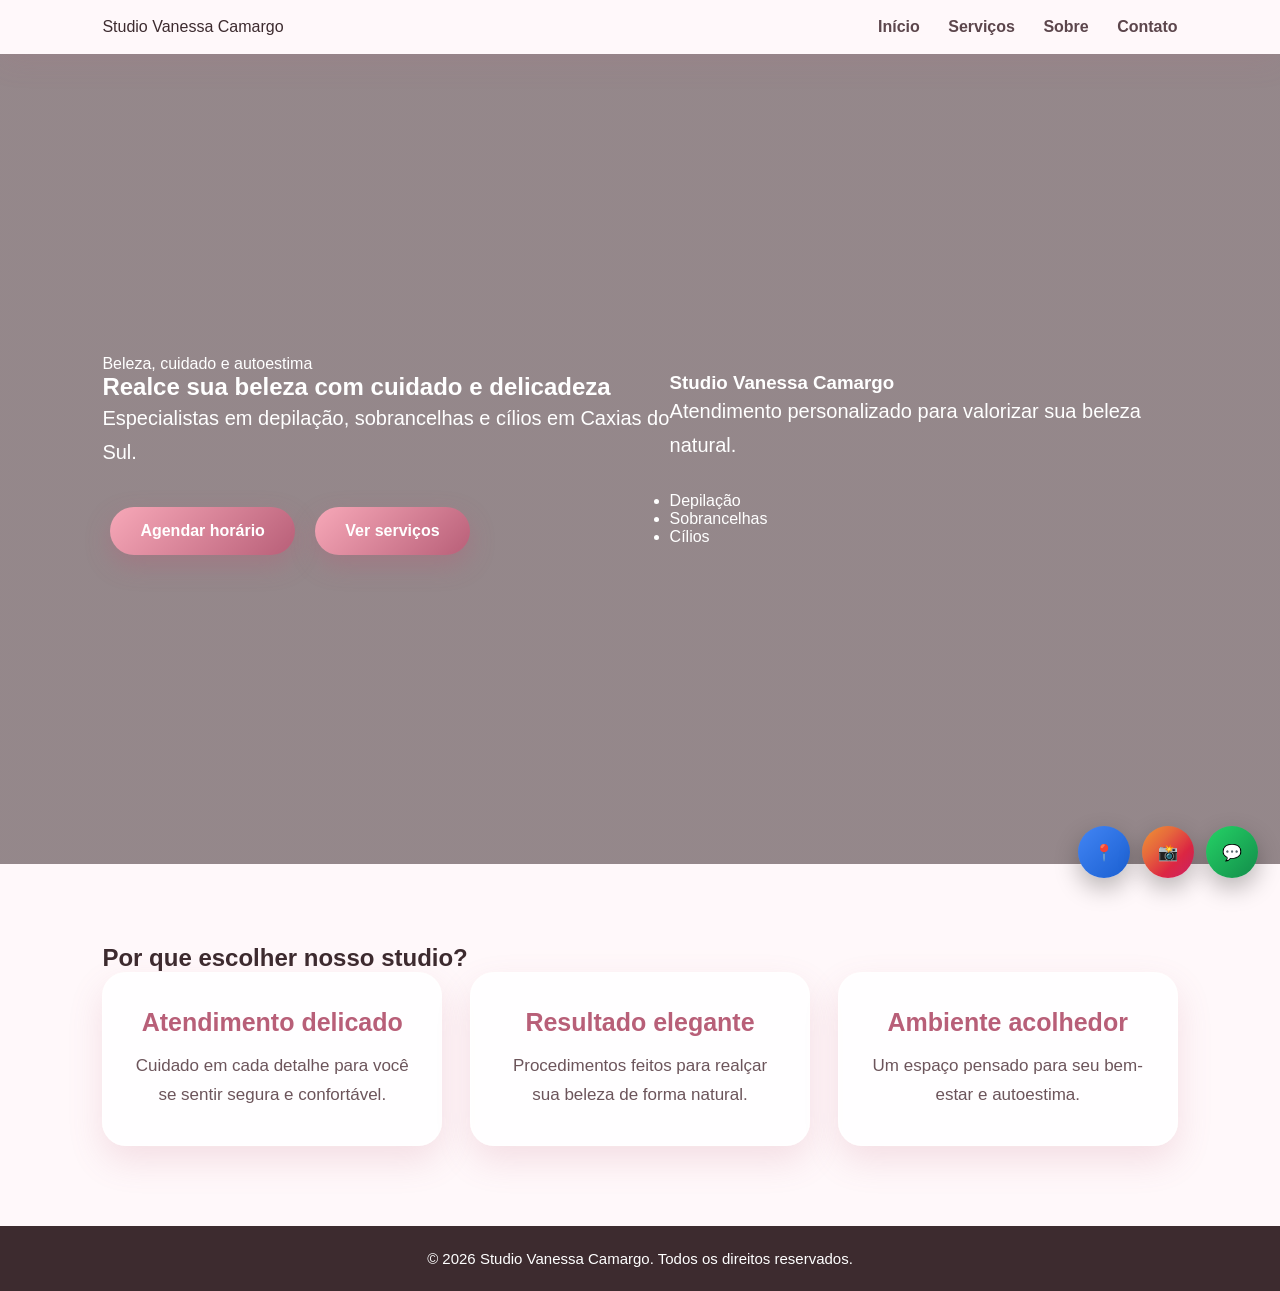
==== commit 35df79e1: "Refactor index.html structure and add floating buttons Updated header and hero section for improved " ====
--- a/index.html
+++ b/index.html
@@ -3,7 +3,7 @@
 <head>
 <meta charset="UTF-8">
 <meta name="viewport" content="width=device-width, initial-scale=1.0">
-<title>Studio Vanessa Oliveira</title>
+<title>Studio Vanessa Camargo</title>
 
 <link href="https://fonts.googleapis.com/css2?family=Playfair+Display:wght@600;700&family=Poppins:wght@300;400;500;600;700&display=swap" rel="stylesheet">
 <link rel="stylesheet" href="style.css">
@@ -11,7 +11,7 @@
 <body>
 
 <header>
-    <h1>Studio Vanessa Oliveira</h1>
+    <div class="logo">Studio Vanessa Camargo</div>
 
     <nav>
         <a href="index.html">Início</a>
@@ -22,64 +22,57 @@
 </header>
 
 <section class="hero">
-    <div class="hero-content">
-        <span class="tag">Beleza, cuidado e autoestima</span>
-        <h2>Realce sua beleza com cuidado e delicadeza</h2>
+    <div class="hero-text">
+        <span>Beleza, cuidado e autoestima</span>
+        <h1>Realce sua beleza com cuidado e delicadeza</h1>
         <p>Especialistas em depilação, sobrancelhas e cílios em Caxias do Sul.</p>
-        <a class="btn" href="contato.html">Agendar horário</a>
+
+        <div class="hero-buttons">
+            <a class="btn primary" href="contato.html">Agendar horário</a>
+            <a class="btn secondary" href="servicos.html">Ver serviços</a>
+        </div>
+    </div>
+
+    <div class="hero-card">
+        <h3>Studio Vanessa Camargo</h3>
+        <p>Atendimento personalizado para valorizar sua beleza natural.</p>
+        <ul>
+            <li>Depilação</li>
+            <li>Sobrancelhas</li>
+            <li>Cílios</li>
+        </ul>
     </div>
 </section>
 
-<section>
-    <h2 class="titulo">Bem-vinda ao Studio Vanessa Oliveira</h2>
-    <p class="texto-centro">
-        Um espaço pensado para cuidar da sua beleza, autoestima e bem-estar com carinho,
-        profissionalismo e atenção aos detalhes.
-    </p>
+<section class="destaques">
+    <h2>Por que escolher nosso studio?</h2>
 
     <div class="cards">
         <div class="card">
-            <h3>Atendimento personalizado</h3>
-            <p>Cada atendimento é feito pensando no seu estilo, necessidade e conforto.</p>
+            <h3>Atendimento delicado</h3>
+            <p>Cuidado em cada detalhe para você se sentir segura e confortável.</p>
+        </div>
+
+        <div class="card">
+            <h3>Resultado elegante</h3>
+            <p>Procedimentos feitos para realçar sua beleza de forma natural.</p>
         </div>
 
         <div class="card">
             <h3>Ambiente acolhedor</h3>
-            <p>Um espaço delicado, tranquilo e preparado para você se sentir bem.</p>
-        </div>
-
-        <div class="card">
-            <h3>Resultado elegante</h3>
-            <p>Procedimentos feitos com cuidado para realçar sua beleza natural.</p>
+            <p>Um espaço pensado para seu bem-estar e autoestima.</p>
         </div>
     </div>
 </section>
 
 <footer>
-    <p>© 2026 Studio Vanessa Oliveira. Todos os direitos reservados.</p>
+    <p>© 2026 Studio Vanessa Camargo. Todos os direitos reservados.</p>
 </footer>
 
 <div class="floating-buttons">
-    <a class="btn-float maps" href="https://www.google.com/maps?q=R.+Bento+Gonçalves,+1963,+Centro,+Caxias+do+Sul+-+RS" target="_blank">
-        <span class="label">Localização</span>
-        <svg viewBox="0 0 24 24">
-            <path d="M12 2C8 2 5 5 5 9c0 5 7 13 7 13s7-8 7-13c0-4-3-7-7-7zm0 9.5A2.5 2.5 0 1 1 12 6a2.5 2.5 0 0 1 0 5.5z"/>
-        </svg>
-    </a>
-
-    <a class="btn-float instagram" href="https://www.instagram.com/vanessacamargobysv/" target="_blank">
-        <span class="label">Instagram</span>
-        <svg viewBox="0 0 24 24">
-            <path d="M7 2h10a5 5 0 0 1 5 5v10a5 5 0 0 1-5 5H7a5 5 0 0 1-5-5V7a5 5 0 0 1 5-5zm5 5.8A4.2 4.2 0 1 0 16.2 12 4.2 4.2 0 0 0 12 7.8zm0 6.9A2.7 2.7 0 1 1 14.7 12 2.7 2.7 0 0 1 12 14.7zM17.8 6.2a1 1 0 1 0 1 1 1 1 0 0 0-1-1z"/>
-        </svg>
-    </a>
-
-    <a class="btn-float whatsapp" href="https://wa.me/555491461250" target="_blank">
-        <span class="label">WhatsApp</span>
-        <svg viewBox="0 0 24 24">
-            <path d="M12 2a10 10 0 0 0-8.7 15l-1.3 4.7 4.8-1.2A10 10 0 1 0 12 2zm0 18a8 8 0 0 1-4.2-1.2l-.3-.2-2.8.7.7-2.7-.2-.3A8 8 0 1 1 12 20zm4.3-6.1c-.2-.1-1.3-.6-1.5-.7s-.4-.1-.6.1-.7.7-.9.9-.3.2-.6.1a6.5 6.5 0 0 1-1.9-1.2 7.3 7.3 0 0 1-1.4-1.7c-.1-.2 0-.4.1-.5l.3-.3c.1-.1.2-.3.3-.4s0-.3 0-.5-.6-1.4-.8-1.9-.4-.4-.6-.4h-.5a1 1 0 0 0-.7.3 3 3 0 0 0-1 2.2 5.2 5.2 0 0 0 1.1 2.8 11.7 11.7 0 0 0 4.5 3.9 10.8 10.8 0 0 0 1.5.6 3.6 3.6 0 0 0 1.6.1 2.7 2.7 0 0 0 1.8-1.3 2.3 2.3 0 0 0 .2-1.3c-.1-.1-.2-.2-.4-.3z"/>
-        </svg>
-    </a>
+    <a class="btn-float maps" href="https://www.google.com/maps?q=R.+Bento+Gonçalves,+2125,+sala+202,+Centro,+Caxias+do+Sul+-+RS" target="_blank" rel="noopener noreferrer">📍</a>
+    <a class="btn-float instagram" href="https://www.instagram.com/vanessacamargobysv/" target="_blank" rel="noopener noreferrer">📸</a>
+    <a class="btn-float whatsapp" href="https://wa.me/555491461250" target="_blank" rel="noopener noreferrer">💬</a>
 </div>
 
 </body>
--- a/style.css
+++ b/style.css
@@ -4,40 +4,62 @@
     box-sizing: border-box;
 }
 
+html {
+    scroll-behavior: smooth;
+}
+
 body {
-    font-family: Arial, Helvetica, sans-serif;
-    background-color: #fff7f8;
+    font-family: 'Poppins', sans-serif;
+    background: #fff8fa;
     color: #3d2b2f;
 }
 
 header {
-    background: linear-gradient(135deg, #f7a8b8, #d9879b);
-    color: white;
-    padding: 25px 8%;
+    position: sticky;
+    top: 0;
+    z-index: 100;
+    background: rgba(255, 248, 250, 0.92);
+    backdrop-filter: blur(14px);
+    padding: 18px 8%;
     display: flex;
     justify-content: space-between;
     align-items: center;
-    flex-wrap: wrap;
+    box-shadow: 0 8px 30px rgba(184, 95, 120, 0.12);
 }
 
 header h1 {
-    font-size: 28px;
+    font-family: 'Playfair Display', serif;
+    color: #b85f78;
+    font-size: 30px;
 }
 
 nav a {
-    color: white;
+    color: #5c464c;
     text-decoration: none;
-    margin-left: 25px;
-    font-weight: bold;
-}
-
-nav a:hover {
-    text-decoration: underline;
+    margin-left: 24px;
+    font-weight: 600;
+    position: relative;
+}
+
+nav a::after {
+    content: "";
+    width: 0;
+    height: 2px;
+    background: #b85f78;
+    position: absolute;
+    left: 0;
+    bottom: -6px;
+    transition: 0.3s;
+}
+
+nav a:hover::after {
+    width: 100%;
 }
 
 .hero {
-    min-height: 85vh;
-    background: linear-gradient(rgba(61, 43, 47, 0.50), rgba(61, 43, 47, 0.50)),
+    min-height: 90vh;
+    background:
+    linear-gradient(rgba(61, 43, 47, 0.55), rgba(61, 43, 47, 0.55)),
     url("https://images.unsplash.com/photo-1516975080664-ed2fc6a32937?auto=format&fit=crop&w=1400&q=80");
     background-size: cover;
     background-position: center;
@@ -48,103 +70,140 @@
 }
 
 .hero-content {
-    max-width: 700px;
+    max-width: 720px;
+    animation: subir 1s ease;
+}
+
+.tag {
+    display: inline-block;
+    background: rgba(255, 255, 255, 0.18);
+    padding: 9px 18px;
+    border-radius: 30px;
+    margin-bottom: 18px;
+    backdrop-filter: blur(8px);
+    font-size: 14px;
+    font-weight: 600;
 }
 
 .hero h2 {
-    font-size: 48px;
+    font-family: 'Playfair Display', serif;
+    font-size: 58px;
+    line-height: 1.1;
     margin-bottom: 20px;
 }
 
 .hero p {
     font-size: 20px;
+    line-height: 1.7;
     margin-bottom: 30px;
-    line-height: 1.6;
 }
 
 .btn {
     display: inline-block;
-    background-color: white;
-    color: #b85f78;
-    padding: 15px 28px;
-    border-radius: 30px;
+    background: linear-gradient(135deg, #f7a8b8, #b85f78);
+    color: white;
+    padding: 15px 30px;
+    border-radius: 40px;
     text-decoration: none;
-    font-weight: bold;
+    font-weight: 700;
+    box-shadow: 0 10px 25px rgba(184, 95, 120, 0.35);
     transition: 0.3s;
     margin: 8px;
 }
 
 .btn:hover {
-    background-color: #ffe7ed;
-    transform: scale(1.05);
+    transform: translateY(-4px);
+    box-shadow: 0 15px 35px rgba(184, 95, 120, 0.45);
 }
 
 section {
-    padding: 70px 8%;
+    padding: 80px 8%;
 }
 
 .titulo {
-    text-align: center;
-    font-size: 36px;
+    font-family: 'Playfair Display', serif;
+    text-align: center;
+    font-size: 42px;
     color: #b85f78;
-    margin-bottom: 25px;
+    margin-bottom: 20px;
+}
+
+.texto-centro {
+    text-align: center;
+    max-width: 850px;
+    margin: 0 auto 45px;
+    font-size: 19px;
+    line-height: 1.8;
+    color: #5c464c;
 }
 
 .cards {
     display: grid;
-    grid-template-columns: repeat(auto-fit, minmax(250px, 1fr));
-    gap: 25px;
+    grid-template-columns: repeat(auto-fit, minmax(260px, 1fr));
+    gap: 28px;
 }
 
 .card {
-    background-color: white;
-    padding: 30px;
-    border-radius: 18px;
-    box-shadow: 0 10px 25px rgba(184, 95, 120, 0.15);
-    text-align: center;
+    background: rgba(255, 255, 255, 0.86);
+    padding: 35px 28px;
+    border-radius: 24px;
+    box-shadow: 0 15px 35px rgba(184, 95, 120, 0.16);
+    text-align: center;
+    transition: 0.35s;
+    border: 1px solid rgba(255, 255, 255, 0.75);
+}
+
+.card:hover {
+    transform: translateY(-10px);
+    box-shadow: 0 20px 45px rgba(184, 95, 120, 0.25);
 }
 
 .card h3 {
     color: #b85f78;
+    font-size: 25px;
     margin-bottom: 15px;
-    font-size: 24px;
 }
 
 .card p {
     color: #6c555b;
-    line-height: 1.6;
+    line-height: 1.7;
     font-size: 17px;
 }
 
 .sobre {
-    max-width: 900px;
+    max-width: 950px;
     margin: auto;
 }
 
 .sobre p {
     font-size: 19px;
-    line-height: 1.8;
-    margin-bottom: 18px;
+    line-height: 1.9;
+    margin-bottom: 20px;
     text-align: center;
     color: #5c464c;
 }
 
 .contato {
-    background: linear-gradient(135deg, #d9879b, #b85f78);
-    color: white;
-    text-align: center;
-    min-height: 75vh;
+    background:
+    linear-gradient(rgba(184, 95, 120, 0.9), rgba(217, 135, 155, 0.9)),
+    url("https://images.unsplash.com/photo-1560066984-138dadb4c035?auto=format&fit=crop&w=1400&q=80");
+    background-size: cover;
+    background-position: center;
+    color: white;
+    text-align: center;
+    min-height: 80vh;
 }
 
 .contato h2 {
-    font-size: 38px;
+    font-family: 'Playfair Display', serif;
+    font-size: 46px;
     margin-bottom: 20px;
 }
 
 .contato p {
     font-size: 18px;
     margin-bottom: 16px;
-    line-height: 1.6;
+    line-height: 1.7;
 }
 
 .contato a {
@@ -153,57 +212,101 @@
 }
 
 .info-contato {
-    max-width: 800px;
-    margin: 30px auto;
+    max-width: 850px;
+    margin: 35px auto;
+    background: rgba(255, 255, 255, 0.14);
+    padding: 30px;
+    border-radius: 24px;
+    backdrop-filter: blur(10px);
 }
 
 footer {
-    background-color: #3d2b2f;
-    color: white;
-    text-align: center;
-    padding: 22px;
-}
-
-.whatsapp-fixed,
-.instagram-fixed,
-.maps-fixed {
+    background: #3d2b2f;
+    color: white;
+    text-align: center;
+    padding: 24px;
+    font-size: 15px;
+}
+
+.floating-buttons {
     position: fixed;
     right: 22px;
-    color: white;
-    padding: 15px 20px;
-    border-radius: 50px;
+    bottom: 22px;
+    display: flex;
+    gap: 12px;
+    z-index: 999;
+}
+
+.btn-float {
+    position: relative;
+    width: 52px;
+    height: 52px;
+    border-radius: 50%;
+    display: flex;
+    align-items: center;
+    justify-content: center;
     text-decoration: none;
-    font-weight: bold;
-    box-shadow: 0 8px 20px rgba(0, 0, 0, 0.25);
-    z-index: 999;
+    box-shadow: 0 10px 25px rgba(0,0,0,0.28);
     transition: 0.3s;
 }
 
-.whatsapp-fixed {
-    bottom: 22px;
-    background-color: #25d366;
-}
-
-.instagram-fixed {
-    bottom: 82px;
-    background-color: #E1306C;
-}
-
-.maps-fixed {
-    bottom: 142px;
-    background-color: #4285F4;
-}
-
-.whatsapp-fixed:hover,
-.instagram-fixed:hover,
-.maps-fixed:hover {
-    transform: scale(1.05);
+.btn-float svg {
+    width: 24px;
+    height: 24px;
+    fill: white;
+}
+
+.btn-float .label {
+    position: absolute;
+    bottom: 62px;
+    background: rgba(0,0,0,0.78);
+    color: white;
+    padding: 7px 11px;
+    border-radius: 10px;
+    font-size: 13px;
+    opacity: 0;
+    transform: translateY(8px);
+    transition: 0.3s;
+    white-space: nowrap;
+}
+
+.btn-float:hover {
+    transform: translateY(-6px) scale(1.08);
+}
+
+.btn-float:hover .label {
+    opacity: 1;
+    transform: translateY(0);
+}
+
+.whatsapp {
+    background: linear-gradient(135deg, #25d366, #128c4a);
+}
+
+.instagram {
+    background: linear-gradient(135deg, #f09433, #e6683c, #dc2743, #cc2366);
+}
+
+.maps {
+    background: linear-gradient(135deg, #4285F4, #1a5fd1);
+}
+
+@keyframes subir {
+    from {
+        opacity: 0;
+        transform: translateY(35px);
+    }
+
+    to {
+        opacity: 1;
+        transform: translateY(0);
+    }
 }
 
 @media (max-width: 768px) {
     header {
+        justify-content: center;
         text-align: center;
-        justify-content: center;
     }
 
     nav {
@@ -211,12 +314,12 @@
     }
 
     nav a {
+        margin: 8px;
         display: inline-block;
-        margin: 8px;
     }
 
     .hero h2 {
-        font-size: 34px;
+        font-size: 38px;
     }
 
     .hero p {
@@ -224,6 +327,17 @@
     }
 
     .titulo {
-        font-size: 30px;
-    }
-}
+        font-size: 34px;
+    }
+
+    .floating-buttons {
+        right: 50%;
+        transform: translateX(50%);
+        bottom: 18px;
+    }
+
+    .btn-float {
+        width: 48px;
+        height: 48px;
+    }
+}
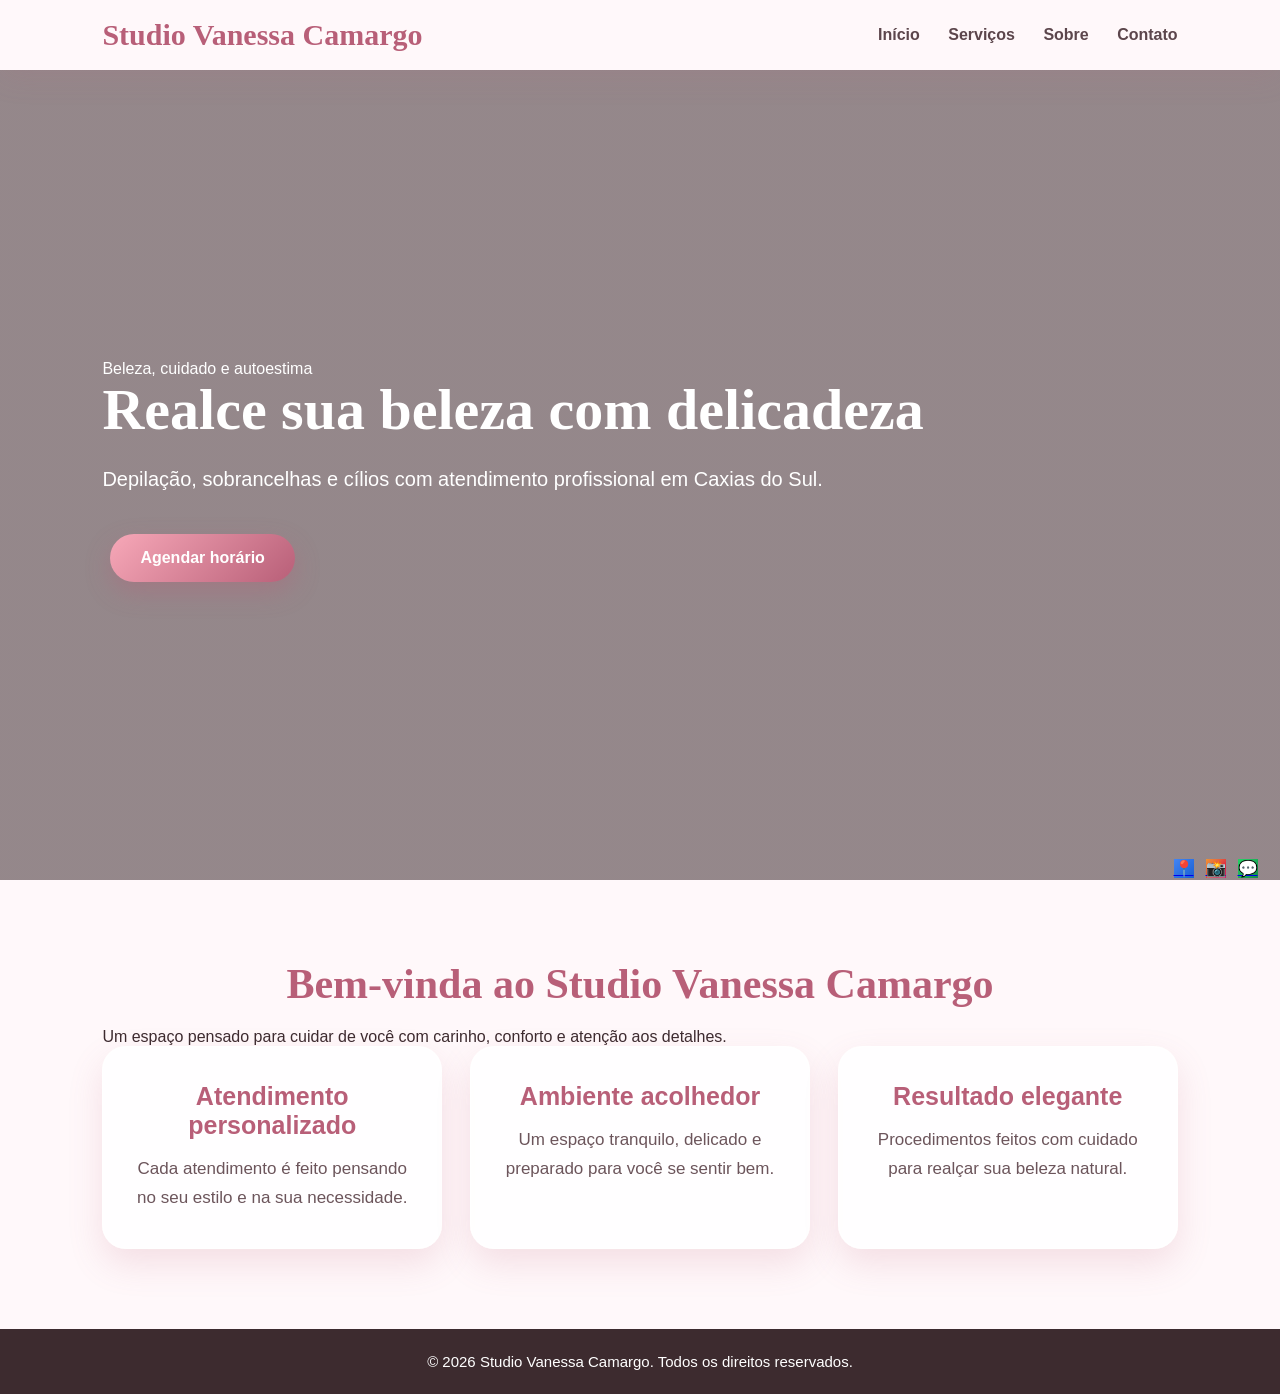
==== commit e5bfc08a: "Revise header and hero section content Updated header and hero section content for better clarity an" ====
--- a/index.html
+++ b/index.html
@@ -4,15 +4,13 @@
 <meta charset="UTF-8">
 <meta name="viewport" content="width=device-width, initial-scale=1.0">
 <title>Studio Vanessa Camargo</title>
-
 <link href="https://fonts.googleapis.com/css2?family=Playfair+Display:wght@600;700&family=Poppins:wght@300;400;500;600;700&display=swap" rel="stylesheet">
 <link rel="stylesheet" href="style.css">
 </head>
 <body>
 
 <header>
-    <div class="logo">Studio Vanessa Camargo</div>
-
+    <h1>Studio Vanessa Camargo</h1>
     <nav>
         <a href="index.html">Início</a>
         <a href="servicos.html">Serviços</a>
@@ -22,45 +20,32 @@
 </header>
 
 <section class="hero">
-    <div class="hero-text">
+    <div class="hero-box">
         <span>Beleza, cuidado e autoestima</span>
-        <h1>Realce sua beleza com cuidado e delicadeza</h1>
-        <p>Especialistas em depilação, sobrancelhas e cílios em Caxias do Sul.</p>
-
-        <div class="hero-buttons">
-            <a class="btn primary" href="contato.html">Agendar horário</a>
-            <a class="btn secondary" href="servicos.html">Ver serviços</a>
-        </div>
-    </div>
-
-    <div class="hero-card">
-        <h3>Studio Vanessa Camargo</h3>
-        <p>Atendimento personalizado para valorizar sua beleza natural.</p>
-        <ul>
-            <li>Depilação</li>
-            <li>Sobrancelhas</li>
-            <li>Cílios</li>
-        </ul>
+        <h2>Realce sua beleza com delicadeza</h2>
+        <p>Depilação, sobrancelhas e cílios com atendimento profissional em Caxias do Sul.</p>
+        <a class="btn" href="contato.html">Agendar horário</a>
     </div>
 </section>
 
-<section class="destaques">
-    <h2>Por que escolher nosso studio?</h2>
+<section class="home-info">
+    <h2 class="titulo">Bem-vinda ao Studio Vanessa Camargo</h2>
+    <p>Um espaço pensado para cuidar de você com carinho, conforto e atenção aos detalhes.</p>
 
     <div class="cards">
         <div class="card">
-            <h3>Atendimento delicado</h3>
-            <p>Cuidado em cada detalhe para você se sentir segura e confortável.</p>
+            <h3>Atendimento personalizado</h3>
+            <p>Cada atendimento é feito pensando no seu estilo e na sua necessidade.</p>
+        </div>
+
+        <div class="card">
+            <h3>Ambiente acolhedor</h3>
+            <p>Um espaço tranquilo, delicado e preparado para você se sentir bem.</p>
         </div>
 
         <div class="card">
             <h3>Resultado elegante</h3>
-            <p>Procedimentos feitos para realçar sua beleza de forma natural.</p>
-        </div>
-
-        <div class="card">
-            <h3>Ambiente acolhedor</h3>
-            <p>Um espaço pensado para seu bem-estar e autoestima.</p>
+            <p>Procedimentos feitos com cuidado para realçar sua beleza natural.</p>
         </div>
     </div>
 </section>
@@ -70,9 +55,9 @@
 </footer>
 
 <div class="floating-buttons">
-    <a class="btn-float maps" href="https://www.google.com/maps?q=R.+Bento+Gonçalves,+2125,+sala+202,+Centro,+Caxias+do+Sul+-+RS" target="_blank" rel="noopener noreferrer">📍</a>
-    <a class="btn-float instagram" href="https://www.instagram.com/vanessacamargobysv/" target="_blank" rel="noopener noreferrer">📸</a>
-    <a class="btn-float whatsapp" href="https://wa.me/555491461250" target="_blank" rel="noopener noreferrer">💬</a>
+    <a class="maps" href="https://www.google.com/maps?q=R.+Bento+Gonçalves,+2125,+sala+202,+Centro,+Caxias+do+Sul+-+RS" target="_blank" rel="noopener noreferrer">📍</a>
+    <a class="instagram" href="https://www.instagram.com/vanessacamargobysv/" target="_blank" rel="noopener noreferrer">📸</a>
+    <a class="whatsapp" href="https://wa.me/555491461250" target="_blank" rel="noopener noreferrer">💬</a>
 </div>
 
 </body>
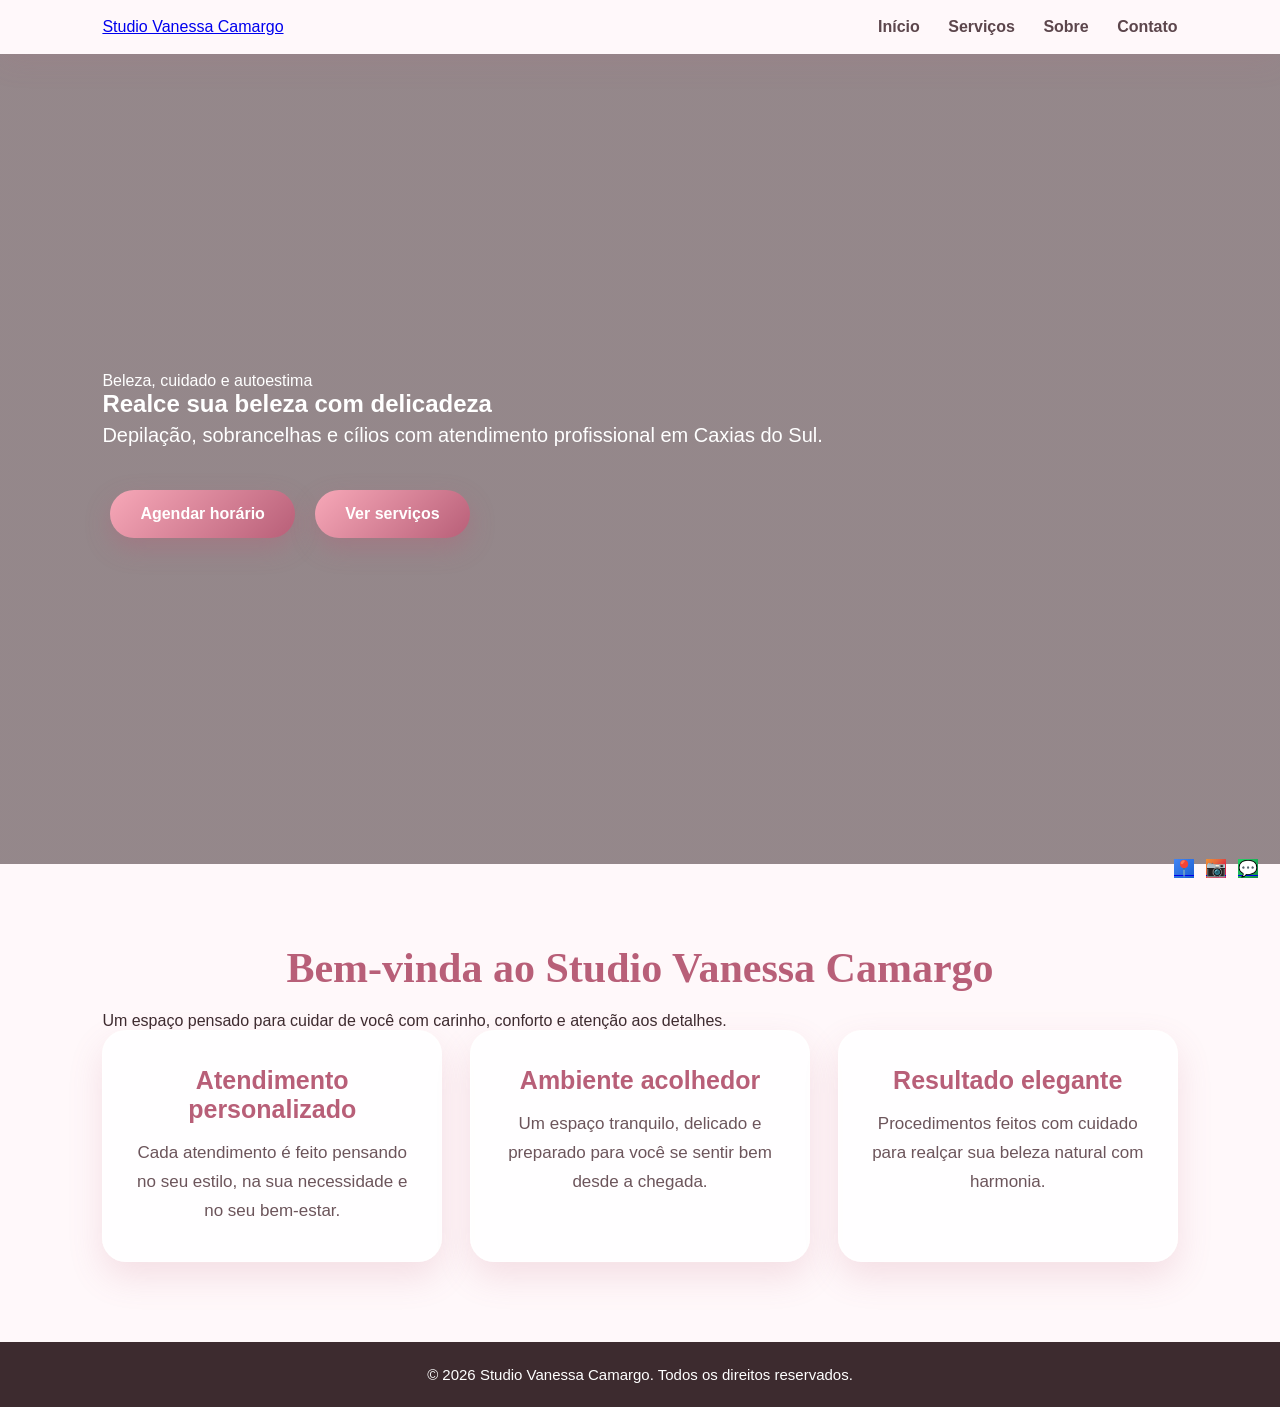
==== commit d9443fe2: "Enhance index.html with meta tags and structure Added meta tags for security, description, and refer" ====
--- a/index.html
+++ b/index.html
@@ -1,64 +1,77 @@
 <!DOCTYPE html>
 <html lang="pt-BR">
 <head>
-<meta charset="UTF-8">
-<meta name="viewport" content="width=device-width, initial-scale=1.0">
-<title>Studio Vanessa Camargo</title>
-<link href="https://fonts.googleapis.com/css2?family=Playfair+Display:wght@600;700&family=Poppins:wght@300;400;500;600;700&display=swap" rel="stylesheet">
-<link rel="stylesheet" href="style.css">
+  <meta charset="UTF-8">
+  <meta name="viewport" content="width=device-width, initial-scale=1.0">
+
+  <meta http-equiv="Content-Security-Policy" content="default-src 'self'; img-src 'self' https://images.unsplash.com data:; style-src 'self'; script-src 'none'; object-src 'none'; base-uri 'self'; form-action 'none'; frame-ancestors 'none'; upgrade-insecure-requests;">
+  <meta name="referrer" content="strict-origin-when-cross-origin">
+  <meta name="robots" content="index, follow">
+
+  <title>Studio Vanessa Camargo</title>
+  <meta name="description" content="Studio Vanessa Camargo em Caxias do Sul. Depilação, sobrancelhas e cílios com atendimento profissional.">
+
+  <link rel="stylesheet" href="style.css">
 </head>
 <body>
 
-<header>
-    <h1>Studio Vanessa Camargo</h1>
-    <nav>
-        <a href="index.html">Início</a>
-        <a href="servicos.html">Serviços</a>
-        <a href="sobre.html">Sobre</a>
-        <a href="contato.html">Contato</a>
-    </nav>
+<header class="header">
+  <a class="logo" href="index.html" aria-label="Studio Vanessa Camargo">Studio Vanessa Camargo</a>
+
+  <nav class="nav" aria-label="Menu principal">
+    <a href="index.html">Início</a>
+    <a href="servicos.html">Serviços</a>
+    <a href="sobre.html">Sobre</a>
+    <a href="contato.html">Contato</a>
+  </nav>
 </header>
 
-<section class="hero">
+<main>
+  <section class="hero">
     <div class="hero-box">
-        <span>Beleza, cuidado e autoestima</span>
-        <h2>Realce sua beleza com delicadeza</h2>
-        <p>Depilação, sobrancelhas e cílios com atendimento profissional em Caxias do Sul.</p>
+      <span>Beleza, cuidado e autoestima</span>
+      <h1>Realce sua beleza com delicadeza</h1>
+      <p>Depilação, sobrancelhas e cílios com atendimento profissional em Caxias do Sul.</p>
+
+      <div class="hero-actions">
         <a class="btn" href="contato.html">Agendar horário</a>
+        <a class="btn btn-light" href="servicos.html">Ver serviços</a>
+      </div>
     </div>
-</section>
+  </section>
 
-<section class="home-info">
+  <section class="section">
     <h2 class="titulo">Bem-vinda ao Studio Vanessa Camargo</h2>
-    <p>Um espaço pensado para cuidar de você com carinho, conforto e atenção aos detalhes.</p>
+    <p class="subtitulo">Um espaço pensado para cuidar de você com carinho, conforto e atenção aos detalhes.</p>
 
     <div class="cards">
-        <div class="card">
-            <h3>Atendimento personalizado</h3>
-            <p>Cada atendimento é feito pensando no seu estilo e na sua necessidade.</p>
-        </div>
+      <article class="card">
+        <h3>Atendimento personalizado</h3>
+        <p>Cada atendimento é feito pensando no seu estilo, na sua necessidade e no seu bem-estar.</p>
+      </article>
 
-        <div class="card">
-            <h3>Ambiente acolhedor</h3>
-            <p>Um espaço tranquilo, delicado e preparado para você se sentir bem.</p>
-        </div>
+      <article class="card">
+        <h3>Ambiente acolhedor</h3>
+        <p>Um espaço tranquilo, delicado e preparado para você se sentir bem desde a chegada.</p>
+      </article>
 
-        <div class="card">
-            <h3>Resultado elegante</h3>
-            <p>Procedimentos feitos com cuidado para realçar sua beleza natural.</p>
-        </div>
+      <article class="card">
+        <h3>Resultado elegante</h3>
+        <p>Procedimentos feitos com cuidado para realçar sua beleza natural com harmonia.</p>
+      </article>
     </div>
-</section>
+  </section>
+</main>
 
-<footer>
-    <p>© 2026 Studio Vanessa Camargo. Todos os direitos reservados.</p>
+<div class="floating-buttons" aria-label="Atalhos de contato">
+  <a class="float maps" href="https://www.google.com/maps/search/?api=1&query=R.+Bento+Gon%C3%A7alves,+2125,+sala+202,+Centro,+Caxias+do+Sul,+RS" target="_blank" rel="noopener noreferrer" aria-label="Abrir endereço no Google Maps">📍</a>
+  <a class="float instagram" href="https://www.instagram.com/vanessacamargobysv/" target="_blank" rel="noopener noreferrer" aria-label="Abrir Instagram">📷</a>
+  <a class="float whatsapp" href="https://wa.me/555491461250" target="_blank" rel="noopener noreferrer" aria-label="Chamar no WhatsApp">💬</a>
+</div>
+
+<footer class="footer">
+  <p>© 2026 Studio Vanessa Camargo. Todos os direitos reservados.</p>
 </footer>
-
-<div class="floating-buttons">
-    <a class="maps" href="https://www.google.com/maps?q=R.+Bento+Gonçalves,+2125,+sala+202,+Centro,+Caxias+do+Sul+-+RS" target="_blank" rel="noopener noreferrer">📍</a>
-    <a class="instagram" href="https://www.instagram.com/vanessacamargobysv/" target="_blank" rel="noopener noreferrer">📸</a>
-    <a class="whatsapp" href="https://wa.me/555491461250" target="_blank" rel="noopener noreferrer">💬</a>
-</div>
 
 </body>
 </html>
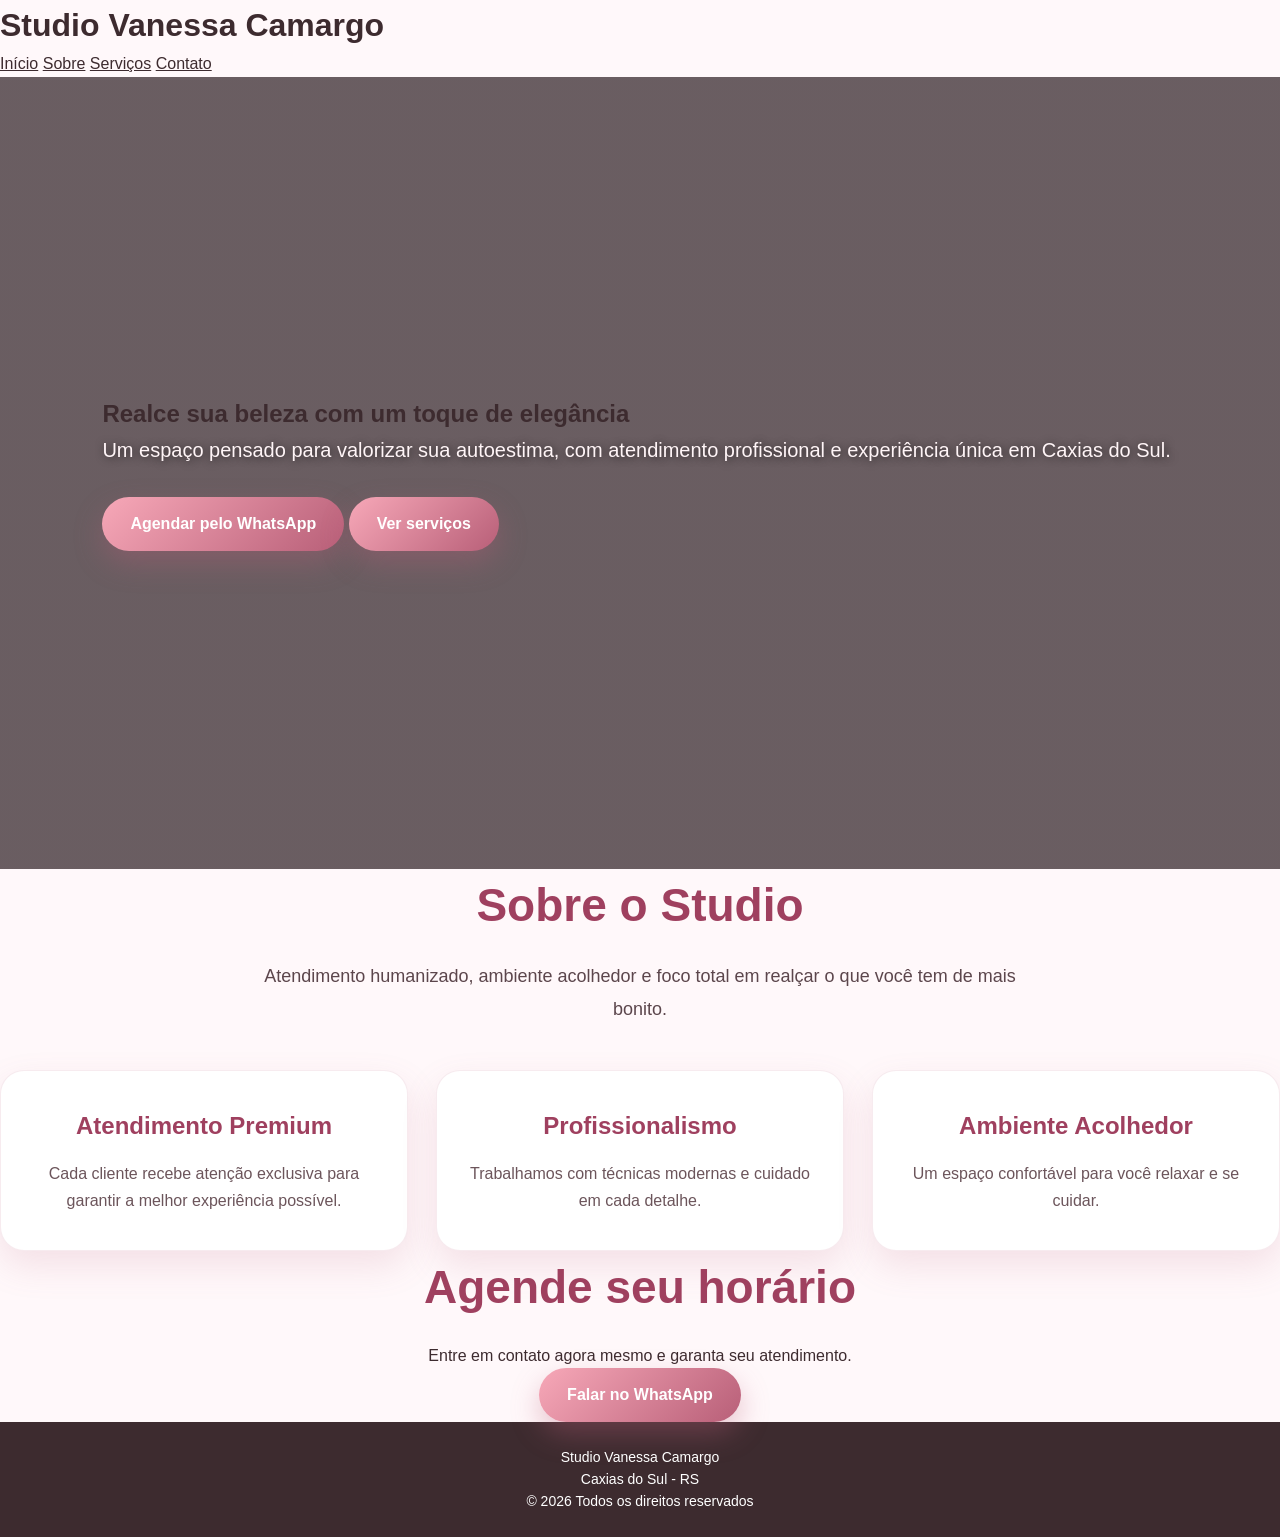
==== commit ab7de57b: "Revise index.html for improved content and layout Updated the content and structure of the index.htm" ====
--- a/index.html
+++ b/index.html
@@ -4,74 +4,92 @@
   <meta charset="UTF-8">
   <meta name="viewport" content="width=device-width, initial-scale=1.0">
 
-  <meta http-equiv="Content-Security-Policy" content="default-src 'self'; img-src 'self' https://images.unsplash.com data:; style-src 'self'; script-src 'none'; object-src 'none'; base-uri 'self'; form-action 'none'; frame-ancestors 'none'; upgrade-insecure-requests;">
-  <meta name="referrer" content="strict-origin-when-cross-origin">
-  <meta name="robots" content="index, follow">
+  <title>Studio Vanessa Camargo | Beleza em Caxias do Sul</title>
 
-  <title>Studio Vanessa Camargo</title>
-  <meta name="description" content="Studio Vanessa Camargo em Caxias do Sul. Depilação, sobrancelhas e cílios com atendimento profissional.">
+  <meta name="description" content="Studio Vanessa Camargo em Caxias do Sul. Realce sua beleza com atendimento premium. Agende seu horário.">
 
   <link rel="stylesheet" href="style.css">
 </head>
+
 <body>
 
-<header class="header">
-  <a class="logo" href="index.html" aria-label="Studio Vanessa Camargo">Studio Vanessa Camargo</a>
+  <!-- HEADER -->
+  <header class="topo">
+    <h1>Studio Vanessa Camargo</h1>
 
-  <nav class="nav" aria-label="Menu principal">
-    <a href="index.html">Início</a>
-    <a href="servicos.html">Serviços</a>
-    <a href="sobre.html">Sobre</a>
-    <a href="contato.html">Contato</a>
-  </nav>
-</header>
+    <nav>
+      <a href="index.html">Início</a>
+      <a href="sobre.html">Sobre</a>
+      <a href="servicos.html">Serviços</a>
+      <a href="contato.html">Contato</a>
+    </nav>
+  </header>
 
-<main>
+  <!-- HERO -->
   <section class="hero">
-    <div class="hero-box">
-      <span>Beleza, cuidado e autoestima</span>
-      <h1>Realce sua beleza com delicadeza</h1>
-      <p>Depilação, sobrancelhas e cílios com atendimento profissional em Caxias do Sul.</p>
+    <div class="hero-content">
+      <h2>Realce sua beleza com um toque de elegância</h2>
 
-      <div class="hero-actions">
-        <a class="btn" href="contato.html">Agendar horário</a>
-        <a class="btn btn-light" href="servicos.html">Ver serviços</a>
+      <p>
+        Um espaço pensado para valorizar sua autoestima, com atendimento profissional e experiência única em Caxias do Sul.
+      </p>
+
+      <a href="https://wa.me/555491461250" class="btn btn-primary" target="_blank" rel="noopener noreferrer">
+        Agendar pelo WhatsApp
+      </a>
+
+      <a href="servicos.html" class="btn btn-outline">
+        Ver serviços
+      </a>
+    </div>
+  </section>
+
+  <!-- SOBRE -->
+  <section>
+    <div class="container">
+      <h2 class="titulo">Sobre o Studio</h2>
+      <p class="subtitulo">
+        Atendimento humanizado, ambiente acolhedor e foco total em realçar o que você tem de mais bonito.
+      </p>
+
+      <div class="cards">
+        <div class="card">
+          <h3>Atendimento Premium</h3>
+          <p>Cada cliente recebe atenção exclusiva para garantir a melhor experiência possível.</p>
+        </div>
+
+        <div class="card">
+          <h3>Profissionalismo</h3>
+          <p>Trabalhamos com técnicas modernas e cuidado em cada detalhe.</p>
+        </div>
+
+        <div class="card">
+          <h3>Ambiente Acolhedor</h3>
+          <p>Um espaço confortável para você relaxar e se cuidar.</p>
+        </div>
       </div>
     </div>
   </section>
 
-  <section class="section">
-    <h2 class="titulo">Bem-vinda ao Studio Vanessa Camargo</h2>
-    <p class="subtitulo">Um espaço pensado para cuidar de você com carinho, conforto e atenção aos detalhes.</p>
+  <!-- CHAMADA -->
+  <section>
+    <div class="container contato">
+      <h2 class="titulo">Agende seu horário</h2>
 
-    <div class="cards">
-      <article class="card">
-        <h3>Atendimento personalizado</h3>
-        <p>Cada atendimento é feito pensando no seu estilo, na sua necessidade e no seu bem-estar.</p>
-      </article>
+      <p>Entre em contato agora mesmo e garanta seu atendimento.</p>
 
-      <article class="card">
-        <h3>Ambiente acolhedor</h3>
-        <p>Um espaço tranquilo, delicado e preparado para você se sentir bem desde a chegada.</p>
-      </article>
-
-      <article class="card">
-        <h3>Resultado elegante</h3>
-        <p>Procedimentos feitos com cuidado para realçar sua beleza natural com harmonia.</p>
-      </article>
+      <a href="https://wa.me/555491461250" class="btn btn-primary" target="_blank" rel="noopener noreferrer">
+        Falar no WhatsApp
+      </a>
     </div>
   </section>
-</main>
 
-<div class="floating-buttons" aria-label="Atalhos de contato">
-  <a class="float maps" href="https://www.google.com/maps/search/?api=1&query=R.+Bento+Gon%C3%A7alves,+2125,+sala+202,+Centro,+Caxias+do+Sul,+RS" target="_blank" rel="noopener noreferrer" aria-label="Abrir endereço no Google Maps">📍</a>
-  <a class="float instagram" href="https://www.instagram.com/vanessacamargobysv/" target="_blank" rel="noopener noreferrer" aria-label="Abrir Instagram">📷</a>
-  <a class="float whatsapp" href="https://wa.me/555491461250" target="_blank" rel="noopener noreferrer" aria-label="Chamar no WhatsApp">💬</a>
-</div>
-
-<footer class="footer">
-  <p>© 2026 Studio Vanessa Camargo. Todos os direitos reservados.</p>
-</footer>
+  <!-- FOOTER -->
+  <footer>
+    <p>Studio Vanessa Camargo</p>
+    <p>Caxias do Sul - RS</p>
+    <p>© 2026 Todos os direitos reservados</p>
+  </footer>
 
 </body>
 </html>
--- a/style.css
+++ b/style.css
@@ -1,343 +1,373 @@
 * {
-    margin: 0;
-    padding: 0;
-    box-sizing: border-box;
+  margin: 0;
+  padding: 0;
+  box-sizing: border-box;
 }
 
 html {
-    scroll-behavior: smooth;
+  scroll-behavior: smooth;
 }
 
 body {
-    font-family: 'Poppins', sans-serif;
-    background: #fff8fa;
-    color: #3d2b2f;
-}
-
-header {
-    position: sticky;
-    top: 0;
-    z-index: 100;
-    background: rgba(255, 248, 250, 0.92);
-    backdrop-filter: blur(14px);
-    padding: 18px 8%;
-    display: flex;
-    justify-content: space-between;
-    align-items: center;
-    box-shadow: 0 8px 30px rgba(184, 95, 120, 0.12);
-}
-
-header h1 {
-    font-family: 'Playfair Display', serif;
-    color: #b85f78;
-    font-size: 30px;
-}
-
-nav a {
-    color: #5c464c;
-    text-decoration: none;
-    margin-left: 24px;
-    font-weight: 600;
-    position: relative;
-}
-
-nav a::after {
-    content: "";
-    width: 0;
-    height: 2px;
-    background: #b85f78;
-    position: absolute;
-    left: 0;
-    bottom: -6px;
-    transition: 0.3s;
-}
-
-nav a:hover::after {
-    width: 100%;
+  font-family: Arial, sans-serif;
+  background: #fff8fa;
+  color: #3d2b2f;
+  line-height: 1.6;
+}
+
+a {
+  color: inherit;
+}
+
+.header {
+  position: sticky;
+  top: 0;
+  z-index: 1000;
+  padding: 18px 8%;
+  background: rgba(255, 248, 250, 0.96);
+  backdrop-filter: blur(14px);
+  display: flex;
+  justify-content: space-between;
+  align-items: center;
+  box-shadow: 0 8px 28px rgba(184, 95, 120, 0.12);
+}
+
+.logo {
+  color: #9f405f;
+  font-size: 28px;
+  font-weight: 800;
+  text-decoration: none;
+  letter-spacing: -0.5px;
+}
+
+.nav {
+  display: flex;
+  gap: 24px;
+  align-items: center;
+}
+
+.nav a {
+  color: #4d383f;
+  text-decoration: none;
+  font-weight: 700;
+  font-size: 15px;
+  position: relative;
+}
+
+.nav a::after {
+  content: "";
+  width: 0;
+  height: 2px;
+  background: #b85f78;
+  position: absolute;
+  left: 0;
+  bottom: -6px;
+  transition: 0.3s ease;
+}
+
+.nav a:hover::after,
+.nav a:focus-visible::after {
+  width: 100%;
 }
 
 .hero {
-    min-height: 90vh;
-    background:
-    linear-gradient(rgba(61, 43, 47, 0.55), rgba(61, 43, 47, 0.55)),
+  min-height: 88vh;
+  padding: 0 8%;
+  display: flex;
+  align-items: center;
+  background:
+    linear-gradient(rgba(35, 20, 25, 0.68), rgba(35, 20, 25, 0.68)),
     url("https://images.unsplash.com/photo-1516975080664-ed2fc6a32937?auto=format&fit=crop&w=1400&q=80");
-    background-size: cover;
-    background-position: center;
-    display: flex;
-    align-items: center;
-    padding: 0 8%;
-    color: white;
-}
-
-.hero-content {
-    max-width: 720px;
-    animation: subir 1s ease;
-}
-
-.tag {
-    display: inline-block;
-    background: rgba(255, 255, 255, 0.18);
-    padding: 9px 18px;
-    border-radius: 30px;
-    margin-bottom: 18px;
-    backdrop-filter: blur(8px);
-    font-size: 14px;
-    font-weight: 600;
-}
-
-.hero h2 {
-    font-family: 'Playfair Display', serif;
-    font-size: 58px;
-    line-height: 1.1;
-    margin-bottom: 20px;
+  background-size: cover;
+  background-position: center;
+}
+
+.hero-box {
+  max-width: 720px;
+  color: #ffffff;
+  padding: 34px;
+  border-radius: 24px;
+  background: rgba(0, 0, 0, 0.36);
+  backdrop-filter: blur(8px);
+  animation: subir 0.9s ease;
+}
+
+.hero-box span {
+  display: inline-block;
+  padding: 9px 18px;
+  border-radius: 30px;
+  background: rgba(255, 255, 255, 0.16);
+  margin-bottom: 18px;
+  font-size: 14px;
+  font-weight: 700;
+  color: #ffe3ea;
+}
+
+.hero h1 {
+  font-size: clamp(38px, 6vw, 64px);
+  line-height: 1.08;
+  margin-bottom: 20px;
+  color: #ffffff;
+  text-shadow: 2px 2px 14px rgba(0, 0, 0, 0.75);
 }
 
 .hero p {
-    font-size: 20px;
-    line-height: 1.7;
-    margin-bottom: 30px;
+  font-size: 20px;
+  line-height: 1.7;
+  margin-bottom: 30px;
+  color: #fff5f7;
+  text-shadow: 1px 1px 8px rgba(0, 0, 0, 0.65);
+}
+
+.hero-actions,
+.contact-actions {
+  display: flex;
+  flex-wrap: wrap;
+  gap: 12px;
 }
 
 .btn {
-    display: inline-block;
-    background: linear-gradient(135deg, #f7a8b8, #b85f78);
-    color: white;
-    padding: 15px 30px;
-    border-radius: 40px;
-    text-decoration: none;
-    font-weight: 700;
-    box-shadow: 0 10px 25px rgba(184, 95, 120, 0.35);
-    transition: 0.3s;
-    margin: 8px;
-}
-
-.btn:hover {
-    transform: translateY(-4px);
-    box-shadow: 0 15px 35px rgba(184, 95, 120, 0.45);
-}
-
-section {
-    padding: 80px 8%;
+  display: inline-flex;
+  justify-content: center;
+  align-items: center;
+  min-height: 48px;
+  background: linear-gradient(135deg, #f7a8b8, #b85f78);
+  color: #ffffff;
+  padding: 14px 28px;
+  border-radius: 999px;
+  text-decoration: none;
+  font-weight: 800;
+  box-shadow: 0 12px 28px rgba(184, 95, 120, 0.35);
+  transition: 0.25s ease;
+}
+
+.btn:hover,
+.btn:focus-visible {
+  transform: translateY(-3px);
+  box-shadow: 0 18px 38px rgba(184, 95, 120, 0.45);
+}
+
+.btn-light {
+  background: #ffffff;
+  color: #9f405f;
+}
+
+.section {
+  padding: 80px 8%;
 }
 
 .titulo {
-    font-family: 'Playfair Display', serif;
-    text-align: center;
-    font-size: 42px;
-    color: #b85f78;
-    margin-bottom: 20px;
-}
-
-.texto-centro {
-    text-align: center;
-    max-width: 850px;
-    margin: 0 auto 45px;
-    font-size: 19px;
-    line-height: 1.8;
-    color: #5c464c;
+  color: #9f405f;
+  font-size: clamp(32px, 5vw, 46px);
+  text-align: center;
+  margin-bottom: 18px;
+}
+
+.subtitulo {
+  text-align: center;
+  max-width: 800px;
+  margin: 0 auto 45px;
+  font-size: 18px;
+  line-height: 1.8;
+  color: #5c464c;
 }
 
 .cards {
-    display: grid;
-    grid-template-columns: repeat(auto-fit, minmax(260px, 1fr));
-    gap: 28px;
+  display: grid;
+  grid-template-columns: repeat(auto-fit, minmax(260px, 1fr));
+  gap: 28px;
 }
 
 .card {
-    background: rgba(255, 255, 255, 0.86);
-    padding: 35px 28px;
-    border-radius: 24px;
-    box-shadow: 0 15px 35px rgba(184, 95, 120, 0.16);
-    text-align: center;
-    transition: 0.35s;
-    border: 1px solid rgba(255, 255, 255, 0.75);
+  background: #ffffff;
+  padding: 36px 28px;
+  border-radius: 24px;
+  text-align: center;
+  box-shadow: 0 15px 35px rgba(184, 95, 120, 0.15);
+  transition: 0.3s ease;
+  border: 1px solid rgba(184, 95, 120, 0.12);
 }
 
 .card:hover {
-    transform: translateY(-10px);
-    box-shadow: 0 20px 45px rgba(184, 95, 120, 0.25);
+  transform: translateY(-8px);
+  box-shadow: 0 22px 48px rgba(184, 95, 120, 0.24);
 }
 
 .card h3 {
-    color: #b85f78;
-    font-size: 25px;
-    margin-bottom: 15px;
+  color: #9f405f;
+  font-size: 24px;
+  margin-bottom: 14px;
 }
 
 .card p {
-    color: #6c555b;
-    line-height: 1.7;
-    font-size: 17px;
+  color: #6c555b;
+  line-height: 1.7;
+  font-size: 16px;
+}
+
+.page-header {
+  padding: 90px 8% 55px;
+  text-align: center;
+  background: linear-gradient(135deg, #fff1f5, #ffe0e9);
+}
+
+.page-header h1 {
+  color: #9f405f;
+  font-size: clamp(36px, 6vw, 56px);
+  margin-bottom: 14px;
+}
+
+.page-header p {
+  color: #5c464c;
+  font-size: 18px;
 }
 
 .sobre {
-    max-width: 950px;
-    margin: auto;
+  max-width: 950px;
+  margin: auto;
 }
 
 .sobre p {
-    font-size: 19px;
-    line-height: 1.9;
-    margin-bottom: 20px;
-    text-align: center;
-    color: #5c464c;
+  text-align: center;
+  font-size: 19px;
+  line-height: 1.9;
+  margin-bottom: 20px;
+  color: #5c464c;
 }
 
 .contato {
-    background:
-    linear-gradient(rgba(184, 95, 120, 0.9), rgba(217, 135, 155, 0.9)),
-    url("https://images.unsplash.com/photo-1560066984-138dadb4c035?auto=format&fit=crop&w=1400&q=80");
-    background-size: cover;
-    background-position: center;
-    color: white;
-    text-align: center;
-    min-height: 80vh;
-}
-
-.contato h2 {
-    font-family: 'Playfair Display', serif;
-    font-size: 46px;
-    margin-bottom: 20px;
-}
-
-.contato p {
-    font-size: 18px;
-    margin-bottom: 16px;
-    line-height: 1.7;
-}
-
-.contato a {
-    color: white;
-    font-weight: bold;
-}
-
-.info-contato {
-    max-width: 850px;
-    margin: 35px auto;
-    background: rgba(255, 255, 255, 0.14);
-    padding: 30px;
-    border-radius: 24px;
-    backdrop-filter: blur(10px);
+  text-align: center;
+}
+
+.contato-box {
+  max-width: 860px;
+  margin: 0 auto;
+  background: #ffffff;
+  padding: 38px;
+  border-radius: 24px;
+  box-shadow: 0 15px 35px rgba(184, 95, 120, 0.15);
+  border: 1px solid rgba(184, 95, 120, 0.12);
+}
+
+.contato-box p {
+  margin-bottom: 18px;
+  line-height: 1.7;
+  font-size: 17px;
+  color: #4d383f;
+}
+
+.contact-actions {
+  margin-top: 24px;
+  justify-content: center;
 }
 
 footer {
-    background: #3d2b2f;
-    color: white;
-    text-align: center;
-    padding: 24px;
-    font-size: 15px;
+  background: #3d2b2f;
+  color: #ffffff;
+  text-align: center;
+  padding: 24px;
+  font-size: 14px;
 }
 
 .floating-buttons {
-    position: fixed;
-    right: 22px;
-    bottom: 22px;
-    display: flex;
-    gap: 12px;
-    z-index: 999;
-}
-
-.btn-float {
-    position: relative;
-    width: 52px;
-    height: 52px;
-    border-radius: 50%;
-    display: flex;
-    align-items: center;
-    justify-content: center;
-    text-decoration: none;
-    box-shadow: 0 10px 25px rgba(0,0,0,0.28);
-    transition: 0.3s;
-}
-
-.btn-float svg {
-    width: 24px;
-    height: 24px;
-    fill: white;
-}
-
-.btn-float .label {
-    position: absolute;
-    bottom: 62px;
-    background: rgba(0,0,0,0.78);
-    color: white;
-    padding: 7px 11px;
-    border-radius: 10px;
-    font-size: 13px;
+  position: fixed;
+  right: 24px;
+  bottom: 24px;
+  display: flex;
+  gap: 12px;
+  z-index: 2000;
+}
+
+.float-btn {
+  width: 48px;
+  height: 48px;
+  border-radius: 50%;
+  display: flex;
+  align-items: center;
+  justify-content: center;
+  text-decoration: none;
+  color: #ffffff;
+  font-size: 21px;
+  box-shadow: 0 10px 25px rgba(0, 0, 0, 0.25);
+  transition: 0.25s ease;
+}
+
+.float-btn:hover,
+.float-btn:focus-visible {
+  transform: translateY(-5px) scale(1.06);
+}
+
+.maps {
+  background: linear-gradient(135deg, #4285f4, #1a5fd1);
+}
+
+.instagram {
+  background: linear-gradient(135deg, #f09433, #e6683c, #dc2743, #cc2366);
+}
+
+.whatsapp {
+  background: linear-gradient(135deg, #25d366, #128c4a);
+}
+
+@keyframes subir {
+  from {
     opacity: 0;
-    transform: translateY(8px);
-    transition: 0.3s;
-    white-space: nowrap;
-}
-
-.btn-float:hover {
-    transform: translateY(-6px) scale(1.08);
-}
-
-.btn-float:hover .label {
+    transform: translateY(35px);
+  }
+
+  to {
     opacity: 1;
     transform: translateY(0);
-}
-
-.whatsapp {
-    background: linear-gradient(135deg, #25d366, #128c4a);
-}
-
-.instagram {
-    background: linear-gradient(135deg, #f09433, #e6683c, #dc2743, #cc2366);
-}
-
-.maps {
-    background: linear-gradient(135deg, #4285F4, #1a5fd1);
-}
-
-@keyframes subir {
-    from {
-        opacity: 0;
-        transform: translateY(35px);
-    }
-
-    to {
-        opacity: 1;
-        transform: translateY(0);
-    }
+  }
 }
 
 @media (max-width: 768px) {
-    header {
-        justify-content: center;
-        text-align: center;
-    }
-
-    nav {
-        margin-top: 15px;
-    }
-
-    nav a {
-        margin: 8px;
-        display: inline-block;
-    }
-
-    .hero h2 {
-        font-size: 38px;
-    }
-
-    .hero p {
-        font-size: 18px;
-    }
-
-    .titulo {
-        font-size: 34px;
-    }
-
-    .floating-buttons {
-        right: 50%;
-        transform: translateX(50%);
-        bottom: 18px;
-    }
-
-    .btn-float {
-        width: 48px;
-        height: 48px;
-    }
-}
+  .header {
+    flex-direction: column;
+    text-align: center;
+    gap: 14px;
+    padding: 16px 6%;
+  }
+
+  .logo {
+    font-size: 24px;
+  }
+
+  .nav {
+    flex-wrap: wrap;
+    justify-content: center;
+    gap: 16px;
+  }
+
+  .hero {
+    justify-content: center;
+    text-align: center;
+    padding: 80px 6%;
+  }
+
+  .hero-box {
+    padding: 26px 20px;
+  }
+
+  .hero p {
+    font-size: 17px;
+  }
+
+  .hero-actions {
+    justify-content: center;
+  }
+
+  .section {
+    padding: 64px 6%;
+  }
+
+  .contato-box {
+    padding: 28px 20px;
+  }
+
+  .floating-buttons {
+    right: 50%;
+    transform: translateX(50%);
+    bottom: 18px;
+  }
+}
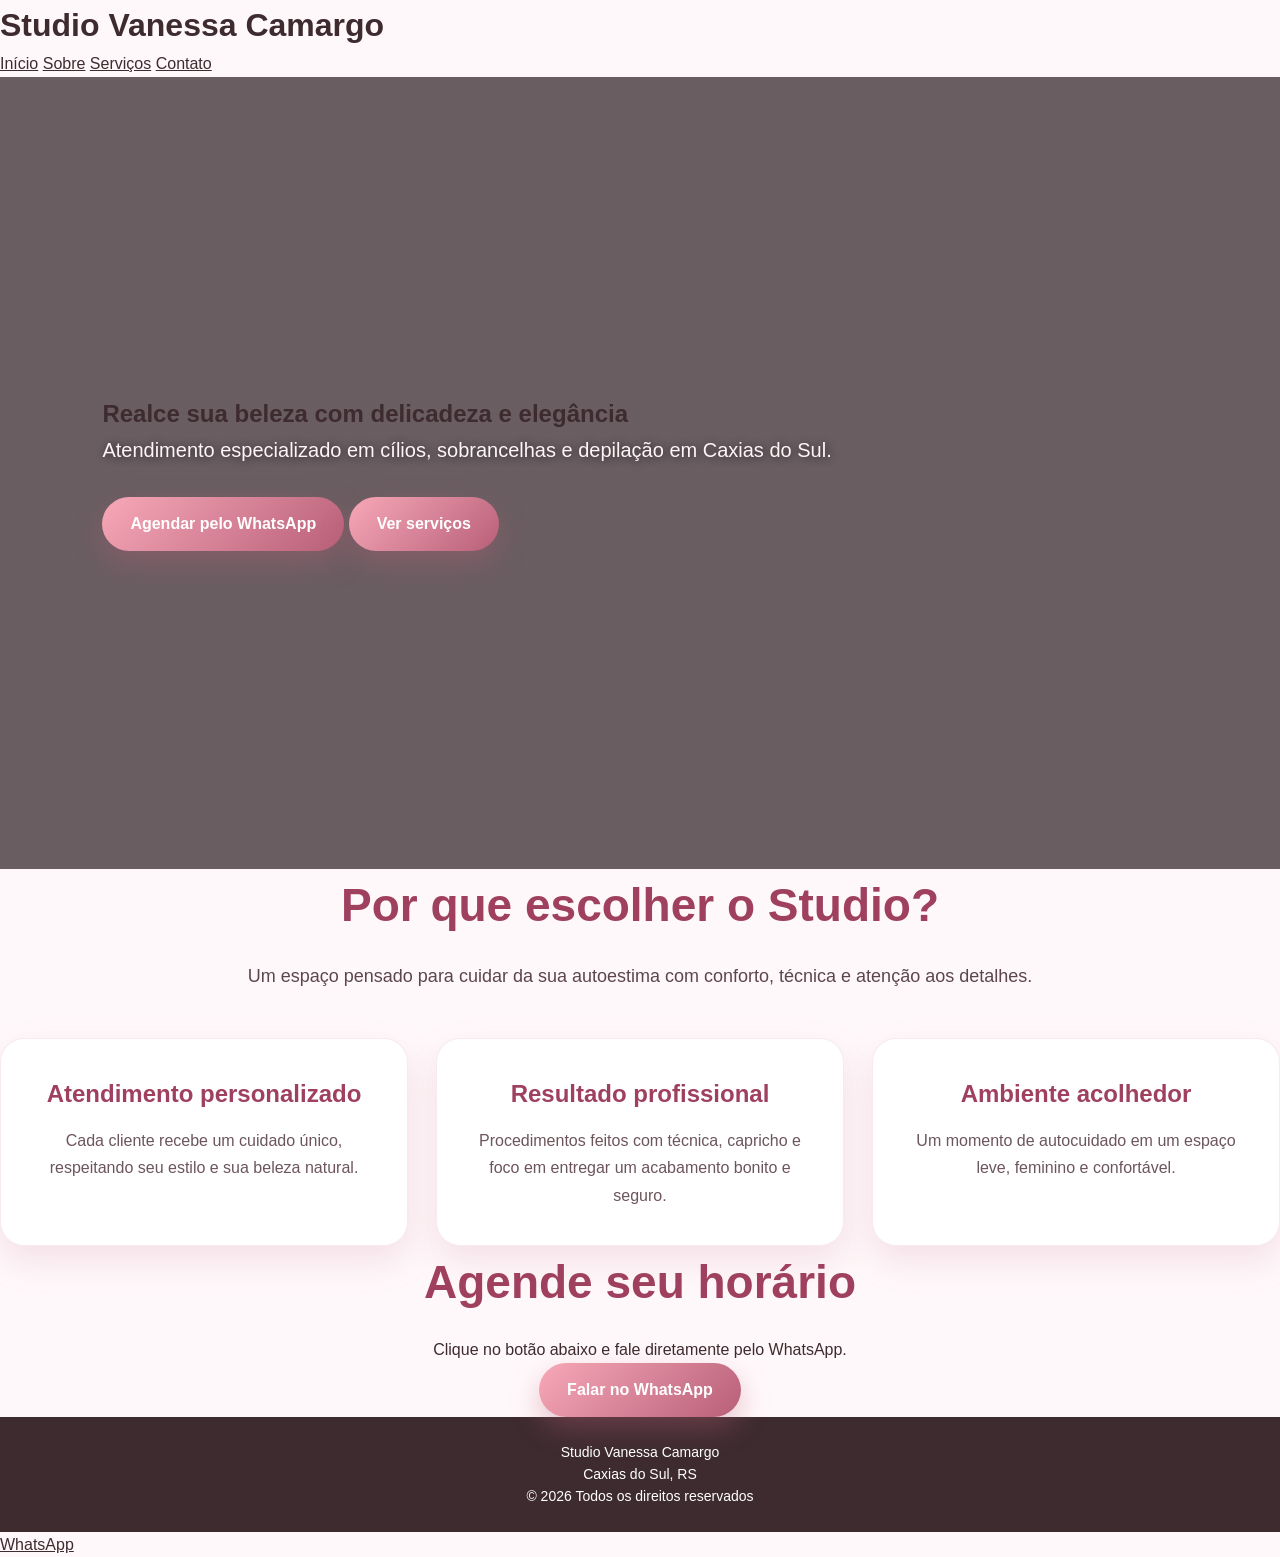
==== commit 774b6719: "Enhance index.html with updated content and structure Updated the description meta tag and improved " ====
--- a/index.html
+++ b/index.html
@@ -5,15 +5,13 @@
   <meta name="viewport" content="width=device-width, initial-scale=1.0">
 
   <title>Studio Vanessa Camargo | Beleza em Caxias do Sul</title>
-
-  <meta name="description" content="Studio Vanessa Camargo em Caxias do Sul. Realce sua beleza com atendimento premium. Agende seu horário.">
+  <meta name="description" content="Studio Vanessa Camargo em Caxias do Sul. Cílios, sobrancelhas, depilação e atendimento profissional.">
 
   <link rel="stylesheet" href="style.css">
 </head>
 
 <body>
 
-  <!-- HEADER -->
   <header class="topo">
     <h1>Studio Vanessa Camargo</h1>
 
@@ -25,14 +23,10 @@
     </nav>
   </header>
 
-  <!-- HERO -->
   <section class="hero">
     <div class="hero-content">
-      <h2>Realce sua beleza com um toque de elegância</h2>
-
-      <p>
-        Um espaço pensado para valorizar sua autoestima, com atendimento profissional e experiência única em Caxias do Sul.
-      </p>
+      <h2>Realce sua beleza com delicadeza e elegância</h2>
+      <p>Atendimento especializado em cílios, sobrancelhas e depilação em Caxias do Sul.</p>
 
       <a href="https://wa.me/555491461250" class="btn btn-primary" target="_blank" rel="noopener noreferrer">
         Agendar pelo WhatsApp
@@ -44,39 +38,34 @@
     </div>
   </section>
 
-  <!-- SOBRE -->
   <section>
     <div class="container">
-      <h2 class="titulo">Sobre o Studio</h2>
-      <p class="subtitulo">
-        Atendimento humanizado, ambiente acolhedor e foco total em realçar o que você tem de mais bonito.
-      </p>
+      <h2 class="titulo">Por que escolher o Studio?</h2>
+      <p class="subtitulo">Um espaço pensado para cuidar da sua autoestima com conforto, técnica e atenção aos detalhes.</p>
 
       <div class="cards">
         <div class="card">
-          <h3>Atendimento Premium</h3>
-          <p>Cada cliente recebe atenção exclusiva para garantir a melhor experiência possível.</p>
+          <h3>Atendimento personalizado</h3>
+          <p>Cada cliente recebe um cuidado único, respeitando seu estilo e sua beleza natural.</p>
         </div>
 
         <div class="card">
-          <h3>Profissionalismo</h3>
-          <p>Trabalhamos com técnicas modernas e cuidado em cada detalhe.</p>
+          <h3>Resultado profissional</h3>
+          <p>Procedimentos feitos com técnica, capricho e foco em entregar um acabamento bonito e seguro.</p>
         </div>
 
         <div class="card">
-          <h3>Ambiente Acolhedor</h3>
-          <p>Um espaço confortável para você relaxar e se cuidar.</p>
+          <h3>Ambiente acolhedor</h3>
+          <p>Um momento de autocuidado em um espaço leve, feminino e confortável.</p>
         </div>
       </div>
     </div>
   </section>
 
-  <!-- CHAMADA -->
   <section>
     <div class="container contato">
       <h2 class="titulo">Agende seu horário</h2>
-
-      <p>Entre em contato agora mesmo e garanta seu atendimento.</p>
+      <p>Clique no botão abaixo e fale diretamente pelo WhatsApp.</p>
 
       <a href="https://wa.me/555491461250" class="btn btn-primary" target="_blank" rel="noopener noreferrer">
         Falar no WhatsApp
@@ -84,12 +73,15 @@
     </div>
   </section>
 
-  <!-- FOOTER -->
   <footer>
     <p>Studio Vanessa Camargo</p>
-    <p>Caxias do Sul - RS</p>
+    <p>Caxias do Sul, RS</p>
     <p>© 2026 Todos os direitos reservados</p>
   </footer>
 
+  <a href="https://wa.me/555491461250" class="whatsapp-fixo" target="_blank" rel="noopener noreferrer">
+    WhatsApp
+  </a>
+
 </body>
 </html>
